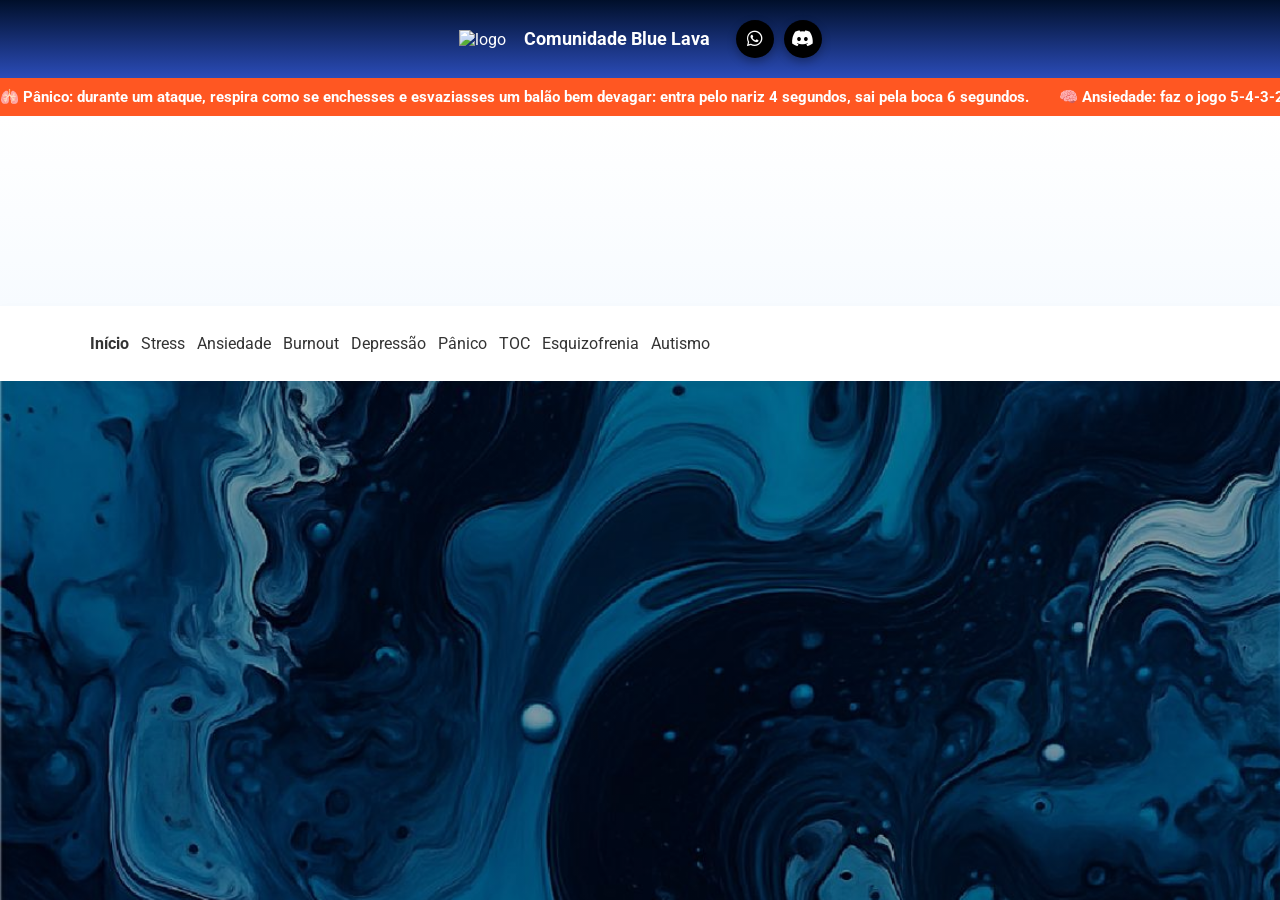
==== community.html @ 465c9114 "site: update perturbacao details, comments UI, community links" ====
<!DOCTYPE html>
<html lang="pt-pt">
<head>
  <meta charset="utf-8">
  <meta name="viewport" content="width=device-width,initial-scale=1">
  <title>BlueLava Community - Comunidade</title>
  <link rel="stylesheet" href="https://cdnjs.cloudflare.com/ajax/libs/font-awesome/6.4.0/css/all.min.css">
  <link href="https://fonts.googleapis.com/css2?family=Roboto:wght@300;400;700&family=Patrick+Hand&display=swap" rel="stylesheet">
  <style>
    :root{--primary:#4A90E2;--accent:#FF5722;--bg:#f4f7f6;--white:#fff;--text:#333}
    html,body{height:100%;margin:0;color:var(--text);font-family:Roboto,Arial,sans-serif}
    body{
      background-color:#0b1f3d;
      background-image:linear-gradient(rgba(0,0,0,.35),rgba(0,0,0,.35)),url('assets/images/background-fixed.jpg'),url('assets/images/background website.jpeg');
      background-repeat:no-repeat,no-repeat,no-repeat;
      background-position:center center,center center,center center;
      background-size:cover,cover,cover;
      background-attachment:fixed,fixed,fixed;
    }
    header{background:linear-gradient(180deg,#000f2a,#2b4cb8);color:#fff;padding:20px;text-align:center}
    .stats-banner{background:var(--accent);color:#fff;padding:10px 0;font-weight:700;overflow:hidden}
    .ticker{display:flex;overflow:auto;white-space:nowrap}
    .ticker-track{display:inline-flex;align-items:center;gap:30px;padding-right:30px;min-width:max-content}
    .tip{font-size:.96rem}
    #chart-section{width:100%;background:linear-gradient(180deg,#fff,#f7fbff);padding:18px 0}
    #chart-canvas{width:100%;max-width:980px;margin:0 auto;padding:0 16px;box-sizing:border-box}
    nav{background:#fff;position:sticky;top:0;padding:8px 0;box-shadow:0 4px 10px rgba(0,0,0,.04);z-index:10}
    .container{max-width:1100px;margin:20px auto;padding:0 18px}
    .posts-grid{display:grid;grid-template-columns:repeat(auto-fill,minmax(280px,1fr));gap:20px}
    .post-card{background:#fff;border-radius:10px;padding:14px;box-shadow:0 6px 18px rgba(0,0,0,.05);cursor:pointer;border:1px solid #f0f0f0}
    .post-title{font-weight:700;margin:6px 0}
    .post-portugal{color:var(--primary);font-weight:700}
    .source{font-size:.88rem;color:#555;margin-top:8px}
    .simple{margin-top:8px;padding:8px 10px;background:#f3f8ff;border:1px solid #d5e6ff;border-radius:8px;font-size:.92rem}
    .social-btn{display:inline-flex;align-items:center;justify-content:center;width:38px;height:38px;border-radius:999px;background:#000;color:#fff;text-decoration:none;box-shadow:0 4px 10px rgba(0,0,0,.28);transition:transform .15s ease,opacity .15s ease}
    .social-btn:hover{transform:translateY(-1px);opacity:.92}
    .social-btn i{font-size:18px}
    .saber-btn{display:inline-block;margin-top:10px;padding:8px 12px;background:var(--primary);color:#fff;border-radius:8px;text-decoration:none;font-weight:700}
    .saber-btn:hover{opacity:.95;transform:translateY(-2px)}
    @media(max-width:700px){#chart-canvas{padding:0 12px}.ticker-track{animation-duration:160s}.tip{font-size:.9rem}}
  </style>
</head>
<body>
  <header>
    <div style="display:flex;align-items:center;justify-content:center;gap:18px;flex-wrap:wrap">
      <img src="logo.png" alt="logo" style="max-width:140px;display:block;margin:0">
      <div style="font-weight:700;font-size:1.1rem">Comunidade Blue Lava</div>
      <div style="margin-left:8px;display:flex;gap:10px;align-items:center">
        <a class="social-btn" href="https://chat.whatsapp.com/I2DYIq1923JKIiv37BQ2LE?mode=hqctswa" target="_blank" rel="noopener noreferrer" aria-label="WhatsApp"><i class="fa-brands fa-whatsapp"></i></a>
        <a class="social-btn" href="#" aria-label="Discord"><i class="fa-brands fa-discord"></i></a>
      </div>
    </div>
  </header>

  <div class="stats-banner" role="region" aria-label="Dicas rápidas de saúde mental com fontes fidedignas">
    <div class="ticker">
      <div class="ticker-track">
        <span class="tip">🫁 <strong>Pânico:</strong> durante um ataque, respira como se enchesses e esvaziasses um balão bem devagar: entra pelo nariz 4 segundos, sai pela boca 6 segundos.</span>
        <span class="tip">🧠 <strong>Ansiedade:</strong> faz o jogo 5-4-3-2-1: diz 5 coisas que vês, 4 que tocas, 3 que ouves, 2 que cheiras e 1 que saboreias.</span>
        <span class="tip">💼 <strong>Stress:</strong> usa a regra 25-5: estuda ou trabalha 25 minutos e descansa 5 para esticar o corpo e beber água.</span>
        <span class="tip">🔥 <strong>Burnout:</strong> imagina que a tua bateria está a 5%: para, come, dorme melhor e diz "agora não consigo" a tarefas extra.</span>
        <span class="tip">🌤️ <strong>Depressão:</strong> escolhe uma micro-missão por dia, como tomar banho, abrir a janela e caminhar 10 minutos ao sol.</span>
        <span class="tip">🔁 <strong>TOC:</strong> quando vier a vontade de repetir um ritual, tenta esperar só 2 minutos antes de agir e aumenta esse tempo aos poucos.</span>
        <span class="tip">🗣️ <strong>Esquizofrenia:</strong> se ouvires vozes, fala com alguém de confiança e usa um plano simples: "ligar, sentar, respirar, pedir ajuda".</span>
        <span class="tip">🧩 <strong>Autismo:</strong> leva um "kit calma" (auscultadores, objeto favorito, água) e faz pausas curtas em locais silenciosos.</span>
        <span class="tip">🚨 <strong>Crise aguda:</strong> procura ajuda imediata (112) ou SNS 24: 808 24 24 24.</span>
      </div>
    </div>
  </div>

  <section id="chart-section">
    <div id="chart-canvas">
      <canvas id="prevalenceChart"></canvas>
    </div>
  </section>

  <nav>
    <div class="container" style="display:flex;gap:12px;align-items:center;overflow:auto">
      <a onclick="filterPosts('all')" style="font-weight:700;cursor:pointer">Início</a>
      <a onclick="filterPosts('Stress')" style="cursor:pointer">Stress</a>
      <a onclick="filterPosts('Ansiedade')" style="cursor:pointer">Ansiedade</a>
      <a onclick="filterPosts('Burnout')" style="cursor:pointer">Burnout</a>
      <a onclick="filterPosts('Depressão')" style="cursor:pointer">Depressão</a>
      <a onclick="filterPosts('Pânico')" style="cursor:pointer">Pânico</a>
      <a onclick="filterPosts('TOC')" style="cursor:pointer">TOC</a>
      <a onclick="filterPosts('Esquizofrenia')" style="cursor:pointer">Esquizofrenia</a>
      <a onclick="filterPosts('Autismo')" style="cursor:pointer">Autismo</a>
    </div>
  </nav>

  <main class="container">
    <div id="posts-grid" class="posts-grid"></div>
  </main>

  <script src="https://cdn.jsdelivr.net/npm/chart.js"></script>
  <script>
    const disorders = [
      {
        id: 1,
        category: 'Stress',
        prevalencePt: 25,
        prevalenceWorld: 8,
        image: 'assets/images/stress-real.png',
        shortDescription: 'Resposta física e emocional a sobrecarga, comum em contextos de trabalho de alta pressão.',
        definition: 'Stress psicológico é uma resposta adaptativa do organismo a exigências percebidas como superiores aos recursos disponíveis. Em exposição prolongada, associa-se a pior saúde mental e física.',
        simpleExplanation: 'No dia a dia, pode sentir-se como viver em modo de urgência constante: irritação, tensão muscular, fadiga e pouca capacidade para desligar.',
        sourceLabel: 'APA - Stress effects on body',
        sourceUrl: 'https://www.apa.org/topics/stress/body'
      },
      {
        id: 2,
        category: 'Ansiedade',
        prevalencePt: 16.5,
        prevalenceWorld: 4.4,
        image: 'assets/images/ansiedade-real.png',
        shortDescription: 'Preocupação excessiva, persistente e difícil de controlar, com sintomas físicos associados.',
        definition: 'As perturbações de ansiedade incluem medo e preocupação desproporcionais, hipervigilância e sintomas somáticos (por exemplo, palpitações e tensão), com impacto funcional relevante.',
        simpleExplanation: 'Pode parecer que a mente não para: preocupação com tudo, sensação de aperto no peito e dificuldade em relaxar mesmo quando não há perigo imediato.',
        sourceLabel: 'NIMH - Anxiety Disorders',
        sourceUrl: 'https://www.nimh.nih.gov/health/topics/anxiety-disorders'
      },
      {
        id: 3,
        category: 'Burnout',
        prevalencePt: 10,
        prevalenceWorld: 3,
        image: 'assets/images/burnout-real.png',
        shortDescription: 'Exaustão ligada ao trabalho, com distanciamento emocional e menor eficácia profissional.',
        definition: 'Burnout é uma síndrome associada ao stress crónico no trabalho, marcada por exaustão, cinismo/distanciamento e redução de eficácia profissional.',
        simpleExplanation: 'É como chegar ao fim do dia “vazio”: pouca energia, desmotivação no trabalho e sensação de que tarefas simples se tornaram pesadas.',
        sourceLabel: 'WHO - Burn-out (ICD-11)',
        sourceUrl: 'https://www.who.int/standards/classifications/frequently-asked-questions/burn-out-an-occupational-phenomenon'
      },
      {
        id: 4,
        category: 'Depressão',
        prevalencePt: 7.9,
        prevalenceWorld: 5.7,
        image: 'assets/images/depressao-real.png',
        shortDescription: 'Humor deprimido persistente, perda de interesse e alterações de sono, energia e concentração.',
        definition: 'A depressão é uma perturbação (neurodivergência) mental com tristeza persistente e/ou anedonia, frequentemente acompanhada por alterações do sono, apetite, energia, cognição e risco suicidário.',
        simpleExplanation: 'No quotidiano, pode surgir como tristeza contínua, falta de vontade para atividades antes prazerosas e sensação de vazio ou desesperança.',
        sourceLabel: 'WHO - Depressive disorder',
        sourceUrl: 'https://www.who.int/news-room/fact-sheets/detail/depression'
      },
      {
        id: 5,
        category: 'Pânico',
        prevalencePt: 4,
        prevalenceWorld: 1.1,
        image: 'assets/images/panico-real.png',
        shortDescription: 'Ataques súbitos de medo intenso com sintomas físicos marcantes.',
        definition: 'A perturbação (neurodivergência) de pânico caracteriza-se por ataques de pânico inesperados e recorrentes, seguidos de preocupação persistente com novos ataques e alterações comportamentais.',
        simpleExplanation: 'Pode acontecer de repente: coração acelerado, falta de ar, tremores e medo de perder o controlo, mesmo sem uma ameaça real naquele momento.',
        sourceLabel: 'NHS - Panic disorder',
        sourceUrl: 'https://www.nhs.uk/mental-health/conditions/panic-disorder/'
      },
      {
        id: 6,
        category: 'TOC',
        prevalencePt: 1.5,
        prevalenceWorld: 1.2,
        image: 'assets/images/toc-real.png',
        shortDescription: 'Obsessões intrusivas e compulsões repetitivas para reduzir ansiedade.',
        definition: 'A perturbação (neurodivergência) obsessivo-compulsiva envolve obsessões (pensamentos intrusivos) e/ou compulsões (rituais), clinicamente significativos e com prejuízo funcional.',
        simpleExplanation: 'Pode parecer uma necessidade difícil de travar de verificar, ordenar ou repetir ações para aliviar ansiedade, mesmo que isso desgaste a rotina.',
        sourceLabel: 'NIMH - Obsessive-Compulsive Disorder',
        sourceUrl: 'https://www.nimh.nih.gov/health/topics/obsessive-compulsive-disorder-ocd'
      },
      {
        id: 7,
        category: 'Esquizofrenia',
        prevalencePt: 0.43,
        prevalenceWorld: 0.29,
        image: 'assets/images/esquizofrenia-real.png',
        shortDescription: 'Perturbação (neurodivergência) grave com possíveis alucinações, delírios e desorganização do pensamento.',
        definition: 'A esquizofrenia é uma perturbação (neurodivergência) mental grave, heterogénea, com sintomas psicóticos e alterações cognitivas/funcionais que exigem acompanhamento clínico contínuo.',
        simpleExplanation: 'Na prática, a pessoa pode viver experiências muito intensas e reais para si (como ouvir vozes) e precisar de apoio clínico regular e suporte social.',
        sourceLabel: 'WHO - Schizophrenia',
        sourceUrl: 'https://www.who.int/news-room/fact-sheets/detail/schizophrenia'
      },
      {
        id: 8,
        category: 'Autismo',
        prevalencePt: 1.2,
        prevalenceWorld: 1,
        image: 'assets/images/autismo-real.png',
        shortDescription: 'Condição do neurodesenvolvimento com diferenças na comunicação social e padrões de comportamento restritos e repetitivos.',
        definition: 'Segundo a ICD-11 da OMS (6A02), o autismo é uma condição do neurodesenvolvimento caracterizada por dificuldades persistentes na comunicação e interação social recíproca, e por padrões restritos, repetitivos e inflexíveis de comportamento, interesses ou atividades.',
        simpleExplanation: 'No quotidiano, pode traduzir-se em formas próprias de comunicar, necessidade de rotinas previsíveis e maior sensibilidade sensorial (sons, luzes, texturas), com perfis muito diferentes entre pessoas.',
        sourceLabel: 'NICE (Europa) CG170 + referência ICD-11 da OMS',
        sourceUrl: 'https://www.nice.org.uk/guidance/cg170'
      }
    ];

    const sortedDisorders = [...disorders].sort((a, b) => b.prevalencePt - a.prevalencePt);

    let prevalenceChart;
    function renderChart() {
      const labels = sortedDisorders.map(item => item.category);
      const ptData = sortedDisorders.map(item => item.prevalencePt);
      const worldData = sortedDisorders.map(item => item.prevalenceWorld);
      const ctx = document.getElementById('prevalenceChart').getContext('2d');
      if (prevalenceChart) prevalenceChart.destroy();
      prevalenceChart = new Chart(ctx, {
        type: 'bar',
        data: {
          labels,
          datasets: [{
            label: 'Portugal (%)',
            data: ptData,
            backgroundColor: 'rgba(74, 144, 226, 0.85)'
          }, {
            label: 'Resto do mundo (%)',
            data: worldData,
            backgroundColor: 'rgba(22, 63, 138, 0.9)'
          }]
        },
        options: {
          responsive: true,
          maintainAspectRatio: false,
          scales: { y: { beginAtZero: true } },
          plugins: { legend: { display: true } }
        }
      });
    }

    function filterPosts(category) {
      const grid = document.getElementById('posts-grid');
      grid.innerHTML = '';
      const filtered = category === 'all'
        ? sortedDisorders
        : sortedDisorders.filter(item => item.category === category);

      filtered.forEach(item => {
        grid.innerHTML += `
          <article class="post-card" onclick="openDisorder(${item.id})">
            <img src="${item.image}" alt="${item.category}" style="width:100%;height:160px;object-fit:cover;border-radius:8px;margin-bottom:10px">
            <div class="post-title">${item.category}</div>
            <div class="post-portugal">🇵🇹 ${item.prevalencePt}% da população portuguesa</div>
            <div>${item.shortDescription}</div>
            <div class="simple"><strong>Explicação simples:</strong> ${item.simpleExplanation}</div>
            <div class="source">Fonte científica: <a href="${item.sourceUrl}" target="_blank" rel="noopener noreferrer">${item.sourceLabel}</a></div>
            <div style="margin-top:10px"><a class="saber-btn" href="perturbacao.html?id=${item.id}">Saber mais</a></div>
          </article>
        `;
      });
    }

    function openDisorder(id) {
      window.location.href = `perturbacao.html?id=${id}`;
    }

    renderChart();
    filterPosts('all');
  </script>
</body>
</html>
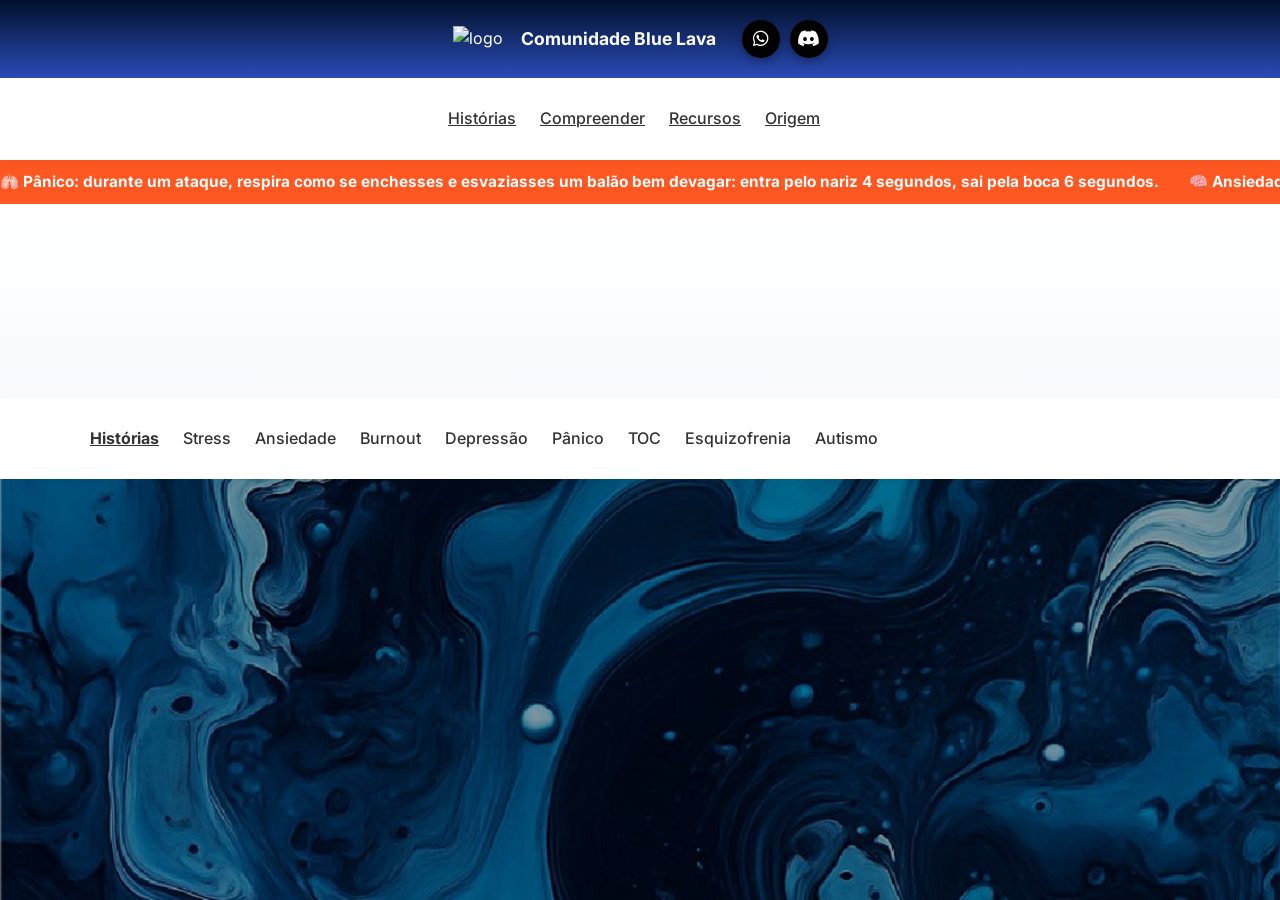
==== commit 2832c636: "feat: embed mode + single-column infinite scroll for stories; hub loads inner pages with embed=1; hi" ====
--- a/community.html
+++ b/community.html
@@ -3,12 +3,12 @@
 <head>
   <meta charset="utf-8">
   <meta name="viewport" content="width=device-width,initial-scale=1">
-  <title>BlueLava Community - Comunidade</title>
+  <title>BlueLava - Compreender</title>
   <link rel="stylesheet" href="https://cdnjs.cloudflare.com/ajax/libs/font-awesome/6.4.0/css/all.min.css">
-  <link href="https://fonts.googleapis.com/css2?family=Roboto:wght@300;400;700&family=Patrick+Hand&display=swap" rel="stylesheet">
+  <link href="https://fonts.googleapis.com/css2?family=Inter:wght@300;400;500;600;700;800&family=Patrick+Hand&display=swap" rel="stylesheet">
   <style>
     :root{--primary:#4A90E2;--accent:#FF5722;--bg:#f4f7f6;--white:#fff;--text:#333}
-    html,body{height:100%;margin:0;color:var(--text);font-family:Roboto,Arial,sans-serif}
+    html,body{height:100%;margin:0;color:var(--text);font-family:'Inter',system-ui,-apple-system,'Segoe UI',Roboto,Arial,sans-serif;line-height:1.6}
     body{
       background-color:#0b1f3d;
       background-image:linear-gradient(rgba(0,0,0,.35),rgba(0,0,0,.35)),url('assets/images/background-fixed.jpg'),url('assets/images/background website.jpeg');
@@ -25,17 +25,18 @@
     #chart-section{width:100%;background:linear-gradient(180deg,#fff,#f7fbff);padding:18px 0}
     #chart-canvas{width:100%;max-width:980px;margin:0 auto;padding:0 16px;box-sizing:border-box}
     nav{background:#fff;position:sticky;top:0;padding:8px 0;box-shadow:0 4px 10px rgba(0,0,0,.04);z-index:10}
+    nav .container a{font-family:'Inter',sans-serif;font-weight:500;text-transform:none;margin-right:12px;color:inherit}
     .container{max-width:1100px;margin:20px auto;padding:0 18px}
     .posts-grid{display:grid;grid-template-columns:repeat(auto-fill,minmax(280px,1fr));gap:20px}
     .post-card{background:#fff;border-radius:10px;padding:14px;box-shadow:0 6px 18px rgba(0,0,0,.05);cursor:pointer;border:1px solid #f0f0f0}
-    .post-title{font-weight:700;margin:6px 0}
-    .post-portugal{color:var(--primary);font-weight:700}
+    .post-title{font-family:'Inter',sans-serif;font-weight:700;margin:6px 0;font-size:1.1rem}
+    .post-portugal{color:var(--primary);font-weight:600}
     .source{font-size:.88rem;color:#555;margin-top:8px}
     .simple{margin-top:8px;padding:8px 10px;background:#f3f8ff;border:1px solid #d5e6ff;border-radius:8px;font-size:.92rem}
     .social-btn{display:inline-flex;align-items:center;justify-content:center;width:38px;height:38px;border-radius:999px;background:#000;color:#fff;text-decoration:none;box-shadow:0 4px 10px rgba(0,0,0,.28);transition:transform .15s ease,opacity .15s ease}
     .social-btn:hover{transform:translateY(-1px);opacity:.92}
     .social-btn i{font-size:18px}
-    .saber-btn{display:inline-block;margin-top:10px;padding:8px 12px;background:var(--primary);color:#fff;border-radius:8px;text-decoration:none;font-weight:700}
+    .saber-btn{display:inline-block;margin-top:10px;padding:8px 12px;background:var(--primary);color:#fff;border-radius:8px;text-decoration:none;font-weight:600;font-family:'Inter',sans-serif}
     .saber-btn:hover{opacity:.95;transform:translateY(-2px)}
     @media(max-width:700px){#chart-canvas{padding:0 12px}.ticker-track{animation-duration:160s}.tip{font-size:.9rem}}
   </style>
@@ -52,6 +53,15 @@
     </div>
   </header>
 
+  <nav class="site-nav" aria-label="Main navigation">
+    <div class="container" style="display:flex;gap:12px;align-items:center;justify-content:center">
+      <a href="portal.html?tab=historias" class="nav-link">Histórias</a>
+      <a href="portal.html?tab=compreender" class="nav-link active">Compreender</a>
+      <a href="portal.html?tab=recursos" class="nav-link">Recursos</a>
+      <a href="portal.html?tab=origem" class="nav-link">Origem</a>
+    </div>
+  </nav>
+
   <div class="stats-banner" role="region" aria-label="Dicas rápidas de saúde mental com fontes fidedignas">
     <div class="ticker">
       <div class="ticker-track">
@@ -76,7 +86,7 @@
 
   <nav>
     <div class="container" style="display:flex;gap:12px;align-items:center;overflow:auto">
-      <a onclick="filterPosts('all')" style="font-weight:700;cursor:pointer">Início</a>
+      <a href="index.html" style="font-weight:700;cursor:pointer">Histórias</a>
       <a onclick="filterPosts('Stress')" style="cursor:pointer">Stress</a>
       <a onclick="filterPosts('Ansiedade')" style="cursor:pointer">Ansiedade</a>
       <a onclick="filterPosts('Burnout')" style="cursor:pointer">Burnout</a>
@@ -94,6 +104,18 @@
 
   <script src="https://cdn.jsdelivr.net/npm/chart.js"></script>
   <script>
+    // If this page is loaded inside the hub (embed=1), hide its top header/nav
+    (function(){
+      try{
+        const params = new URLSearchParams(window.location.search);
+        if (params.get('embed') === '1'){
+          const style = document.createElement('style');
+          style.innerHTML = 'header, nav.site-nav, .stats-banner { display: none !important; } body { padding-top: 0 !important; }';
+          document.head.appendChild(style);
+        }
+      }catch(e){}
+    })();
+
     const disorders = [
       {
         id: 1,
@@ -194,6 +216,7 @@
     ];
 
     const sortedDisorders = [...disorders].sort((a, b) => b.prevalencePt - a.prevalencePt);
+    const preserveAnon = new URLSearchParams(window.location.search).get('anon') === '1';
 
     let prevalenceChart;
     function renderChart() {
@@ -225,6 +248,18 @@
       });
     }
 
+    // Preserve anon across internal site-nav links and this page's Histórias link
+    if (preserveAnon) {
+      document.querySelectorAll('.site-nav a, nav .container a[href]').forEach(a => {
+        try {
+          const href = a.getAttribute('href');
+          if (!href) return;
+          if (href.startsWith('http') || href.startsWith('#') || href.startsWith('mailto:')) return;
+          a.href = href + (href.includes('?') ? '&anon=1' : '?anon=1');
+        } catch (e) {}
+      });
+    }
+
     function filterPosts(category) {
       const grid = document.getElementById('posts-grid');
       grid.innerHTML = '';
@@ -241,14 +276,14 @@
             <div>${item.shortDescription}</div>
             <div class="simple"><strong>Explicação simples:</strong> ${item.simpleExplanation}</div>
             <div class="source">Fonte científica: <a href="${item.sourceUrl}" target="_blank" rel="noopener noreferrer">${item.sourceLabel}</a></div>
-            <div style="margin-top:10px"><a class="saber-btn" href="perturbacao.html?id=${item.id}">Saber mais</a></div>
+            <div style="margin-top:10px"><a class="saber-btn" href="perturbacao.html?id=${item.id}${preserveAnon ? '&anon=1' : ''}">Saber mais</a></div>
           </article>
         `;
       });
     }
 
     function openDisorder(id) {
-      window.location.href = `perturbacao.html?id=${id}`;
+      window.location.href = `perturbacao.html?id=${id}${preserveAnon ? '&anon=1' : ''}`;
     }
 
     renderChart();
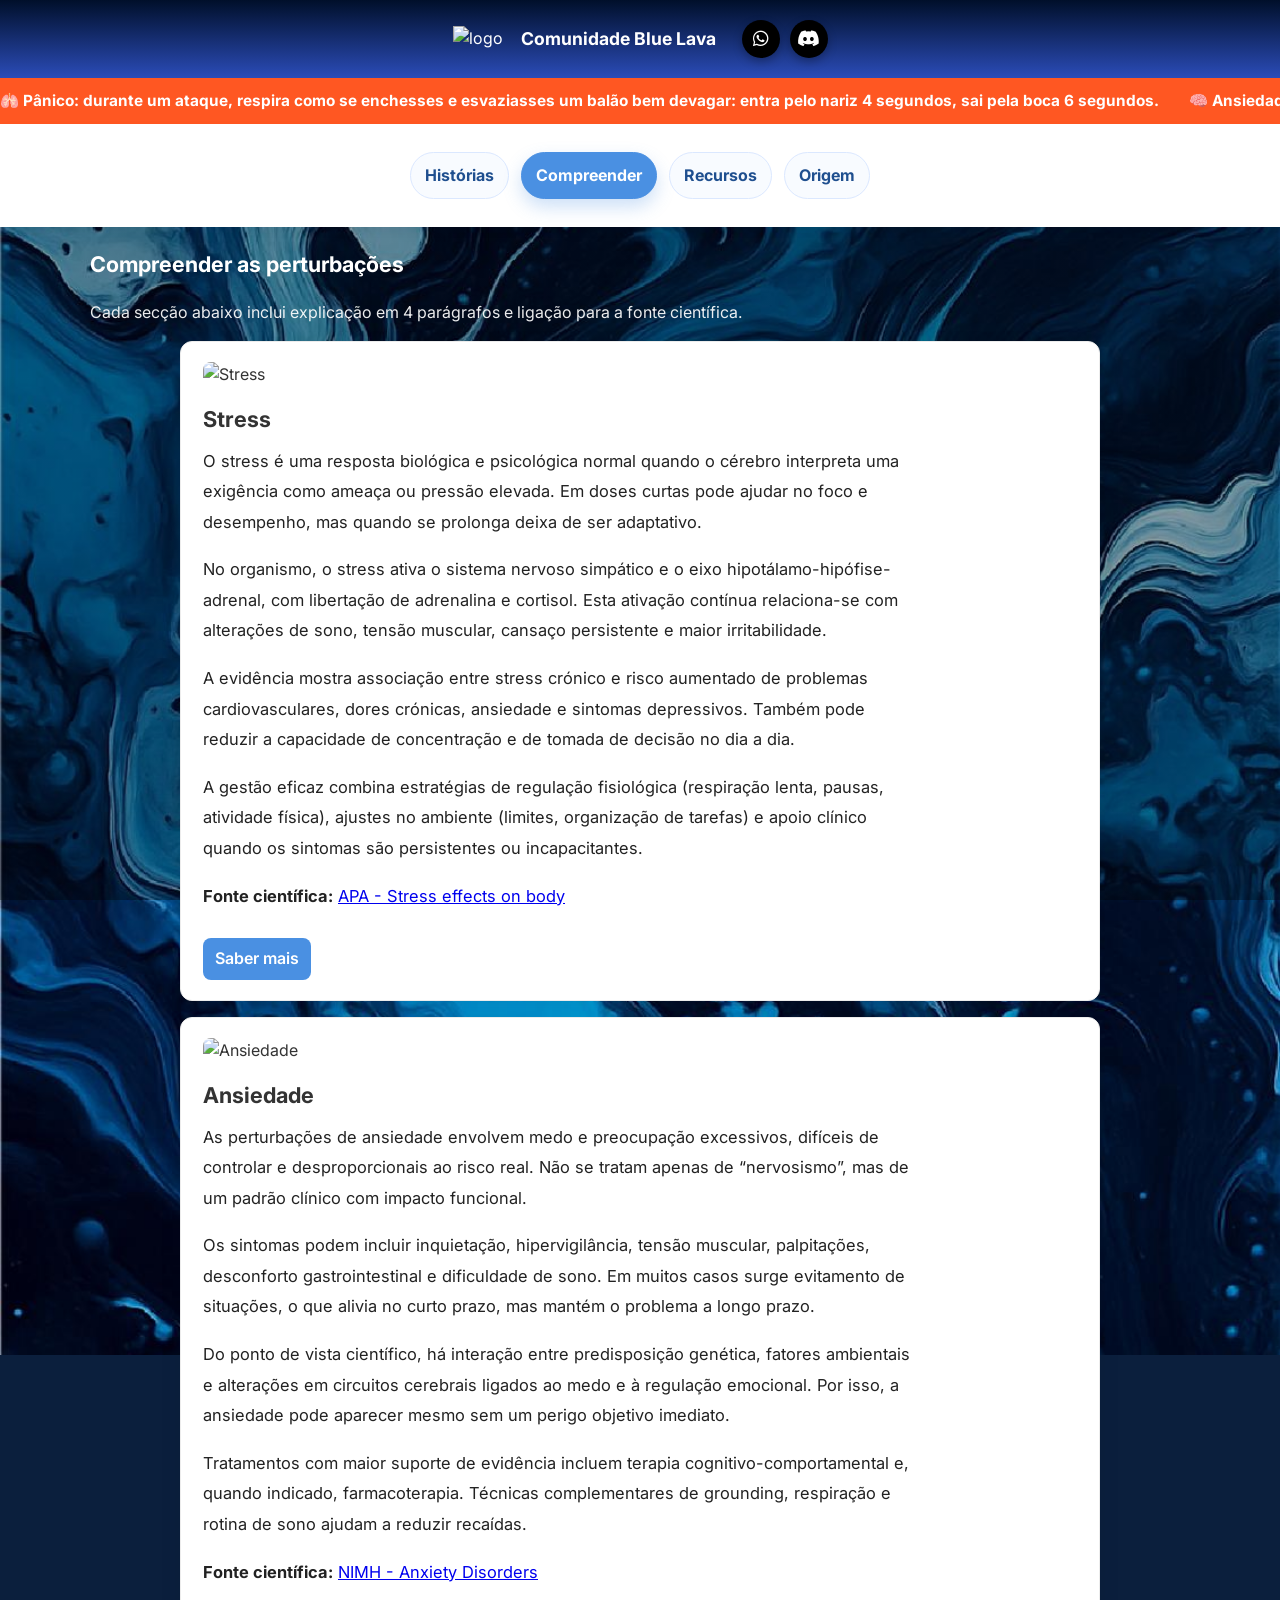
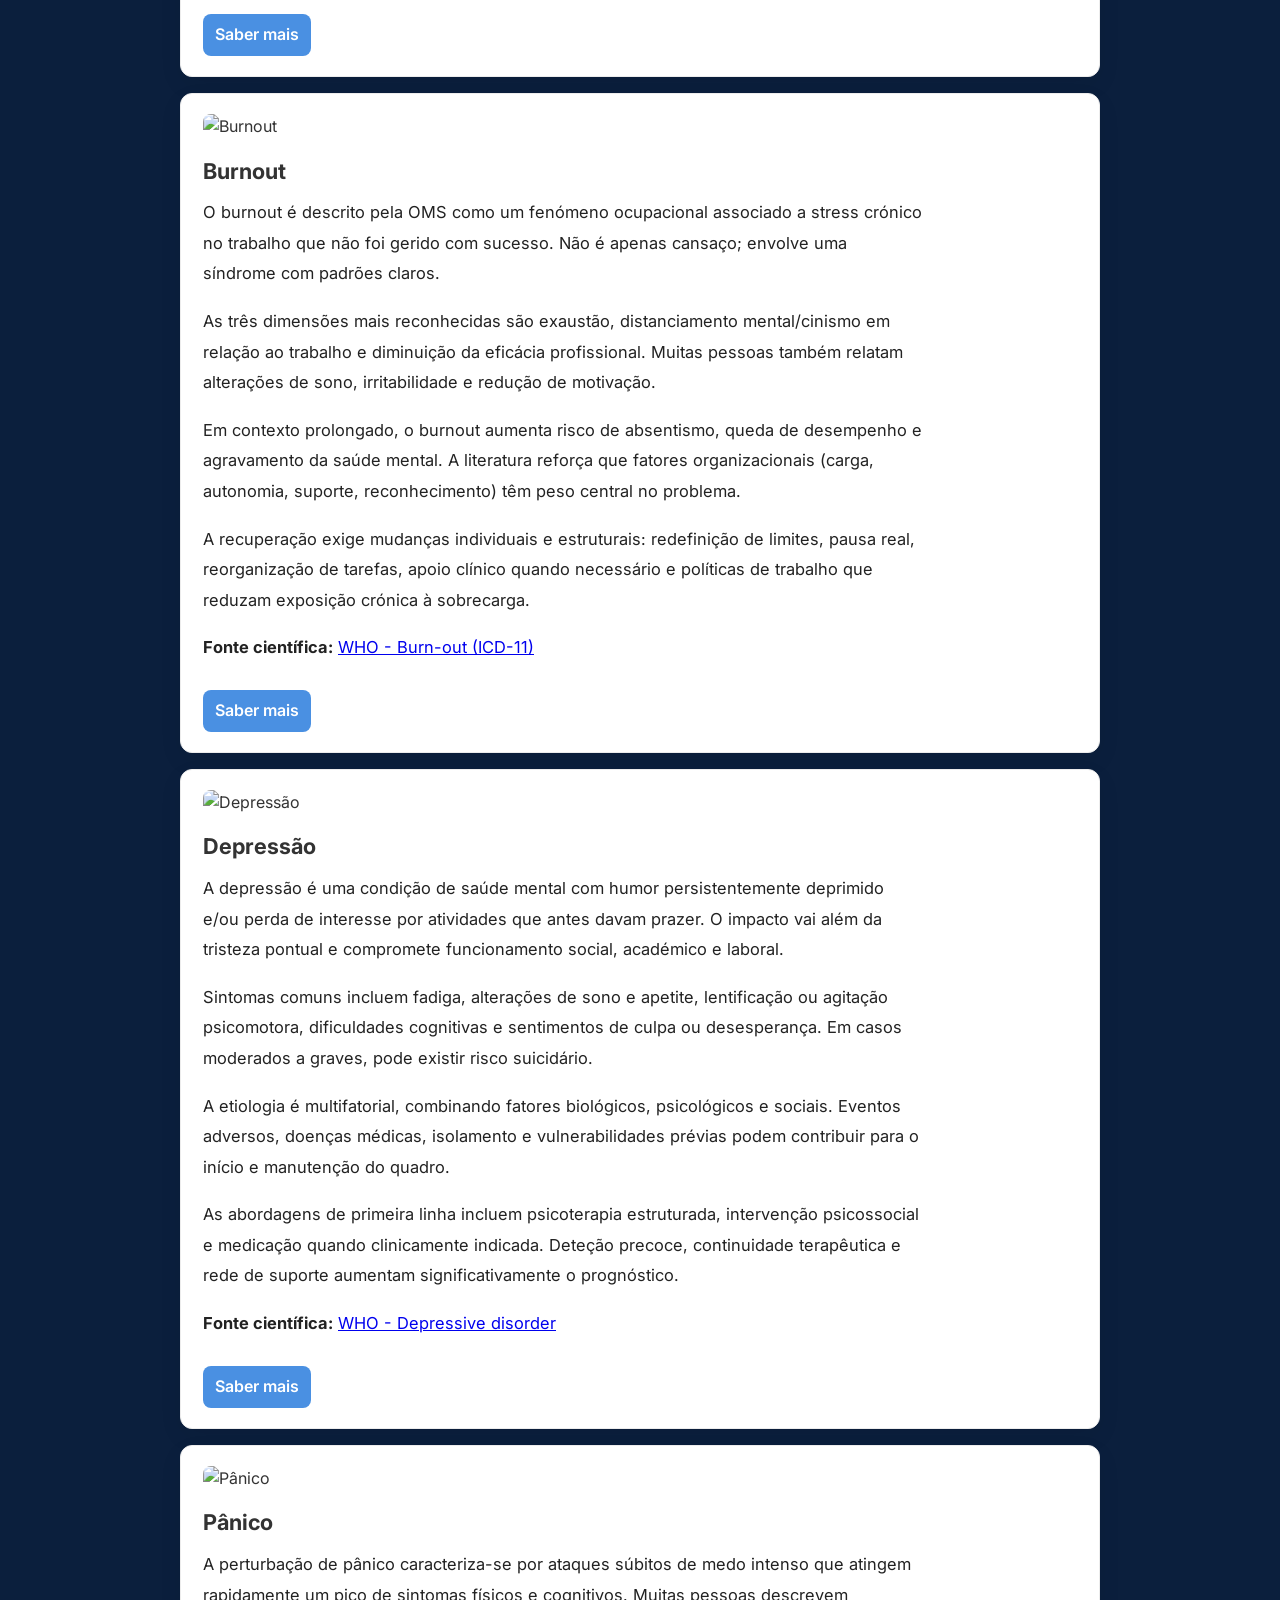
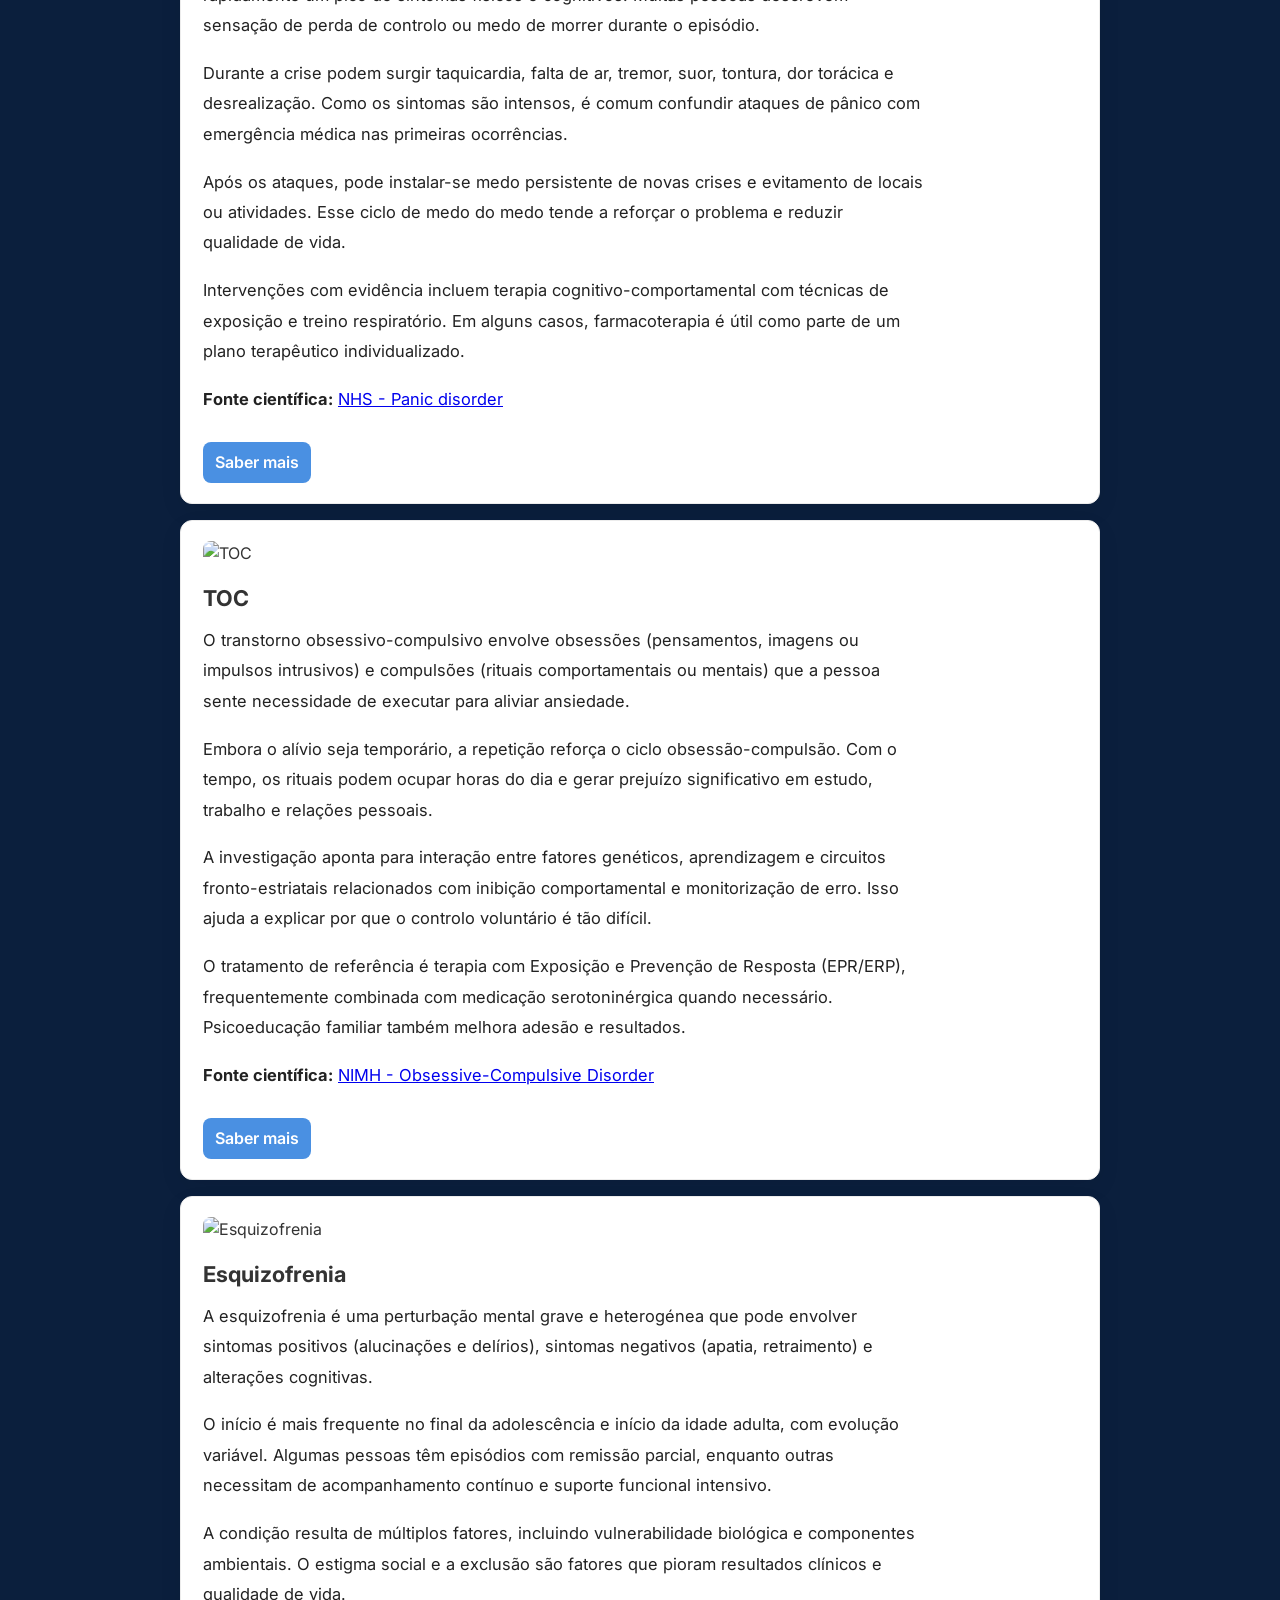
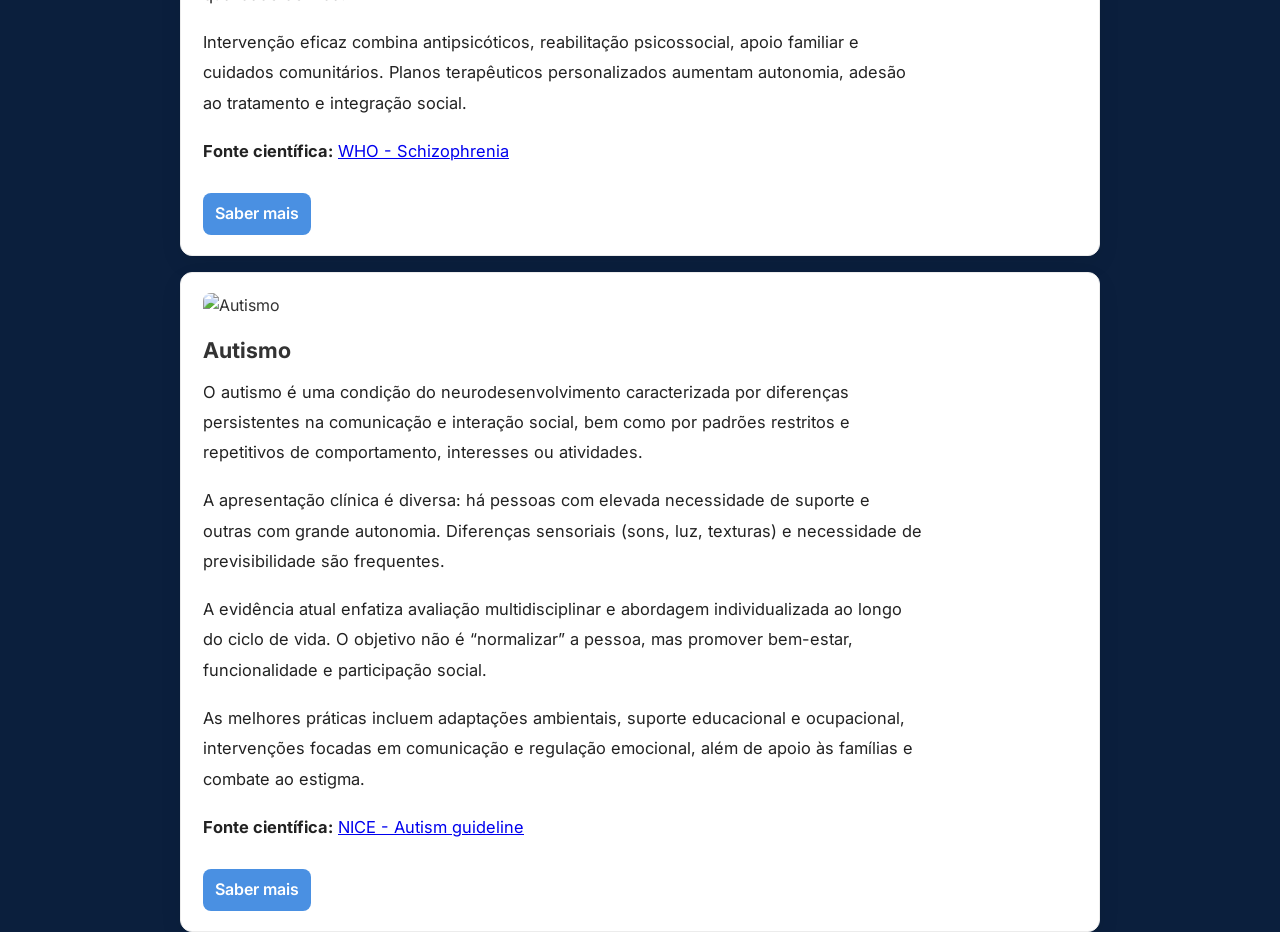
==== commit 652668a3: "feat: refine readability and unify ticker timing across pages" ====
--- a/community.html
+++ b/community.html
@@ -18,27 +18,40 @@
       background-attachment:fixed,fixed,fixed;
     }
     header{background:linear-gradient(180deg,#000f2a,#2b4cb8);color:#fff;padding:20px;text-align:center}
-    .stats-banner{background:var(--accent);color:#fff;padding:10px 0;font-weight:700;overflow:hidden}
-    .ticker{display:flex;overflow:auto;white-space:nowrap}
-    .ticker-track{display:inline-flex;align-items:center;gap:30px;padding-right:30px;min-width:max-content}
+    .stats-banner{background:var(--accent);color:#fff;padding:10px 0;font-weight:700;overflow:hidden;position:relative}
+    .ticker{display:block;overflow:hidden;white-space:nowrap}
+    .ticker-track{display:inline-flex;align-items:center;gap:30px;padding-right:30px;min-width:max-content;animation:newsTicker 60s linear infinite;will-change:transform}
+    .stats-banner:hover .ticker-track{animation-play-state:paused}
     .tip{font-size:.96rem}
-    #chart-section{width:100%;background:linear-gradient(180deg,#fff,#f7fbff);padding:18px 0}
-    #chart-canvas{width:100%;max-width:980px;margin:0 auto;padding:0 16px;box-sizing:border-box}
+    @keyframes newsTicker{0%{transform:translateX(100%)}100%{transform:translateX(-100%)}}
     nav{background:#fff;position:sticky;top:0;padding:8px 0;box-shadow:0 4px 10px rgba(0,0,0,.04);z-index:10}
-    nav .container a{font-family:'Inter',sans-serif;font-weight:500;text-transform:none;margin-right:12px;color:inherit}
+    .site-nav .nav-link{display:inline-flex;align-items:center;justify-content:center;padding:10px 14px;border-radius:999px;border:1px solid #dbe8ff;background:#f8fbff;color:#1f4f8f;text-decoration:none;font-family:'Inter',sans-serif;font-weight:700;transition:transform .15s ease, box-shadow .15s ease, background .15s ease, color .15s ease}
+    .site-nav .nav-link:hover{transform:translateY(-1px);box-shadow:0 8px 16px rgba(74,144,226,.18);background:#eef6ff}
+    .site-nav .nav-link:focus-visible{outline:2px solid #1f4f8f;outline-offset:2px}
+    .site-nav .nav-link.active{background:var(--primary);color:#fff;border-color:var(--primary);box-shadow:0 8px 18px rgba(74,144,226,.28)}
     .container{max-width:1100px;margin:20px auto;padding:0 18px}
     .posts-grid{display:grid;grid-template-columns:repeat(auto-fill,minmax(280px,1fr));gap:20px}
     .post-card{background:#fff;border-radius:10px;padding:14px;box-shadow:0 6px 18px rgba(0,0,0,.05);cursor:pointer;border:1px solid #f0f0f0}
+    .disorder-list{display:grid;grid-template-columns:1fr;gap:16px;max-width:920px;margin:0 auto}
+    .disorder-card{background:#fff;border-radius:12px;padding:20px 22px;border:1px solid #ececec;box-shadow:0 8px 24px rgba(0,0,0,.06)}
+    .disorder-card h2{margin:8px 0 12px;font-size:1.36rem;line-height:1.28}
+    .disorder-card p{margin:0 0 1.05em;color:#222;line-height:1.85;font-size:1.03rem;max-width:72ch}
     .post-title{font-family:'Inter',sans-serif;font-weight:700;margin:6px 0;font-size:1.1rem}
     .post-portugal{color:var(--primary);font-weight:600}
-    .source{font-size:.88rem;color:#555;margin-top:8px}
+    .post-thumb{width:100%;height:170px;object-fit:cover;border-radius:8px;margin-bottom:10px}
+    .source{font-size:.92rem;color:#555;margin-top:10px;line-height:1.65}
     .simple{margin-top:8px;padding:8px 10px;background:#f3f8ff;border:1px solid #d5e6ff;border-radius:8px;font-size:.92rem}
     .social-btn{display:inline-flex;align-items:center;justify-content:center;width:38px;height:38px;border-radius:999px;background:#000;color:#fff;text-decoration:none;box-shadow:0 4px 10px rgba(0,0,0,.28);transition:transform .15s ease,opacity .15s ease}
     .social-btn:hover{transform:translateY(-1px);opacity:.92}
     .social-btn i{font-size:18px}
     .saber-btn{display:inline-block;margin-top:10px;padding:8px 12px;background:var(--primary);color:#fff;border-radius:8px;text-decoration:none;font-weight:600;font-family:'Inter',sans-serif}
     .saber-btn:hover{opacity:.95;transform:translateY(-2px)}
-    @media(max-width:700px){#chart-canvas{padding:0 12px}.ticker-track{animation-duration:160s}.tip{font-size:.9rem}}
+    @media(max-width:700px){
+      .tip{font-size:.9rem}
+      .disorder-card{padding:14px 15px}
+      .disorder-card h2{font-size:1.24rem}
+      .disorder-card p{font-size:1rem;line-height:1.78;max-width:none}
+    }
   </style>
 </head>
 <body>
@@ -52,15 +65,6 @@
       </div>
     </div>
   </header>
-
-  <nav class="site-nav" aria-label="Main navigation">
-    <div class="container" style="display:flex;gap:12px;align-items:center;justify-content:center">
-      <a href="portal.html?tab=historias" class="nav-link">Histórias</a>
-      <a href="portal.html?tab=compreender" class="nav-link active">Compreender</a>
-      <a href="portal.html?tab=recursos" class="nav-link">Recursos</a>
-      <a href="portal.html?tab=origem" class="nav-link">Origem</a>
-    </div>
-  </nav>
 
   <div class="stats-banner" role="region" aria-label="Dicas rápidas de saúde mental com fontes fidedignas">
     <div class="ticker">
@@ -78,33 +82,24 @@
     </div>
   </div>
 
-  <section id="chart-section">
-    <div id="chart-canvas">
-      <canvas id="prevalenceChart"></canvas>
-    </div>
-  </section>
-
-  <nav>
-    <div class="container" style="display:flex;gap:12px;align-items:center;overflow:auto">
-      <a href="index.html" style="font-weight:700;cursor:pointer">Histórias</a>
-      <a onclick="filterPosts('Stress')" style="cursor:pointer">Stress</a>
-      <a onclick="filterPosts('Ansiedade')" style="cursor:pointer">Ansiedade</a>
-      <a onclick="filterPosts('Burnout')" style="cursor:pointer">Burnout</a>
-      <a onclick="filterPosts('Depressão')" style="cursor:pointer">Depressão</a>
-      <a onclick="filterPosts('Pânico')" style="cursor:pointer">Pânico</a>
-      <a onclick="filterPosts('TOC')" style="cursor:pointer">TOC</a>
-      <a onclick="filterPosts('Esquizofrenia')" style="cursor:pointer">Esquizofrenia</a>
-      <a onclick="filterPosts('Autismo')" style="cursor:pointer">Autismo</a>
+  <nav class="site-nav" aria-label="Main navigation">
+    <div class="container" style="display:flex;gap:12px;align-items:center;justify-content:center">
+      <a href="comunidade.html?tab=historias" class="nav-link">Histórias</a>
+      <a href="comunidade.html?tab=compreender" class="nav-link active">Compreender</a>
+      <a href="comunidade.html?tab=recursos" class="nav-link">Recursos</a>
+      <a href="comunidade.html?tab=origem" class="nav-link">Origem</a>
     </div>
   </nav>
-
   <main class="container">
-    <div id="posts-grid" class="posts-grid"></div>
+    <section>
+      <h2 style="color:#fff;font-size:1.35rem">Compreender as perturbações</h2>
+      <p style="color:#fff;opacity:.92;margin-top:4px">Cada secção abaixo inclui explicação em 4 parágrafos e ligação para a fonte científica.</p>
+      <div id="disordersLongRead" class="disorder-list" style="margin-top:12px"></div>
+    </section>
   </main>
 
-  <script src="https://cdn.jsdelivr.net/npm/chart.js"></script>
   <script>
-    // If this page is loaded inside the hub (embed=1), hide its top header/nav
+    // Keep embed hide behavior and preserve anon on internal links
     (function(){
       try{
         const params = new URLSearchParams(window.location.search);
@@ -113,181 +108,142 @@
           style.innerHTML = 'header, nav.site-nav, .stats-banner { display: none !important; } body { padding-top: 0 !important; }';
           document.head.appendChild(style);
         }
+        const preserveAnon = params.get('anon') === '1';
+        if (preserveAnon) {
+          document.querySelectorAll('.site-nav a, nav .container a[href]').forEach(a => {
+            try {
+              const href = a.getAttribute('href');
+              if (!href) return;
+              if (href.startsWith('http') || href.startsWith('#') || href.startsWith('mailto:')) return;
+              a.href = href + (href.includes('?') ? '&' : '?') + 'anon=1';
+            } catch (e) {}
+          });
+        }
+
+        const disorders = [
+          {
+            id: 1,
+            category: 'Stress',
+            image: 'assets/images/stress-real.png',
+            sourceLabel: 'APA - Stress effects on body',
+            sourceUrl: 'https://www.apa.org/topics/stress/body',
+            paragraphs: [
+              'O stress é uma resposta biológica e psicológica normal quando o cérebro interpreta uma exigência como ameaça ou pressão elevada. Em doses curtas pode ajudar no foco e desempenho, mas quando se prolonga deixa de ser adaptativo.',
+              'No organismo, o stress ativa o sistema nervoso simpático e o eixo hipotálamo-hipófise-adrenal, com libertação de adrenalina e cortisol. Esta ativação contínua relaciona-se com alterações de sono, tensão muscular, cansaço persistente e maior irritabilidade.',
+              'A evidência mostra associação entre stress crónico e risco aumentado de problemas cardiovasculares, dores crónicas, ansiedade e sintomas depressivos. Também pode reduzir a capacidade de concentração e de tomada de decisão no dia a dia.',
+              'A gestão eficaz combina estratégias de regulação fisiológica (respiração lenta, pausas, atividade física), ajustes no ambiente (limites, organização de tarefas) e apoio clínico quando os sintomas são persistentes ou incapacitantes.'
+            ]
+          },
+          {
+            id: 2,
+            category: 'Ansiedade',
+            image: 'assets/images/ansiedade-real.png',
+            sourceLabel: 'NIMH - Anxiety Disorders',
+            sourceUrl: 'https://www.nimh.nih.gov/health/topics/anxiety-disorders',
+            paragraphs: [
+              'As perturbações de ansiedade envolvem medo e preocupação excessivos, difíceis de controlar e desproporcionais ao risco real. Não se tratam apenas de “nervosismo”, mas de um padrão clínico com impacto funcional.',
+              'Os sintomas podem incluir inquietação, hipervigilância, tensão muscular, palpitações, desconforto gastrointestinal e dificuldade de sono. Em muitos casos surge evitamento de situações, o que alivia no curto prazo, mas mantém o problema a longo prazo.',
+              'Do ponto de vista científico, há interação entre predisposição genética, fatores ambientais e alterações em circuitos cerebrais ligados ao medo e à regulação emocional. Por isso, a ansiedade pode aparecer mesmo sem um perigo objetivo imediato.',
+              'Tratamentos com maior suporte de evidência incluem terapia cognitivo-comportamental e, quando indicado, farmacoterapia. Técnicas complementares de grounding, respiração e rotina de sono ajudam a reduzir recaídas.'
+            ]
+          },
+          {
+            id: 3,
+            category: 'Burnout',
+            image: 'assets/images/burnout-real.png',
+            sourceLabel: 'WHO - Burn-out (ICD-11)',
+            sourceUrl: 'https://www.who.int/standards/classifications/frequently-asked-questions/burn-out-an-occupational-phenomenon',
+            paragraphs: [
+              'O burnout é descrito pela OMS como um fenómeno ocupacional associado a stress crónico no trabalho que não foi gerido com sucesso. Não é apenas cansaço; envolve uma síndrome com padrões claros.',
+              'As três dimensões mais reconhecidas são exaustão, distanciamento mental/cinismo em relação ao trabalho e diminuição da eficácia profissional. Muitas pessoas também relatam alterações de sono, irritabilidade e redução de motivação.',
+              'Em contexto prolongado, o burnout aumenta risco de absentismo, queda de desempenho e agravamento da saúde mental. A literatura reforça que fatores organizacionais (carga, autonomia, suporte, reconhecimento) têm peso central no problema.',
+              'A recuperação exige mudanças individuais e estruturais: redefinição de limites, pausa real, reorganização de tarefas, apoio clínico quando necessário e políticas de trabalho que reduzam exposição crónica à sobrecarga.'
+            ]
+          },
+          {
+            id: 4,
+            category: 'Depressão',
+            image: 'assets/images/depressao-real.png',
+            sourceLabel: 'WHO - Depressive disorder',
+            sourceUrl: 'https://www.who.int/news-room/fact-sheets/detail/depression',
+            paragraphs: [
+              'A depressão é uma condição de saúde mental com humor persistentemente deprimido e/ou perda de interesse por atividades que antes davam prazer. O impacto vai além da tristeza pontual e compromete funcionamento social, académico e laboral.',
+              'Sintomas comuns incluem fadiga, alterações de sono e apetite, lentificação ou agitação psicomotora, dificuldades cognitivas e sentimentos de culpa ou desesperança. Em casos moderados a graves, pode existir risco suicidário.',
+              'A etiologia é multifatorial, combinando fatores biológicos, psicológicos e sociais. Eventos adversos, doenças médicas, isolamento e vulnerabilidades prévias podem contribuir para o início e manutenção do quadro.',
+              'As abordagens de primeira linha incluem psicoterapia estruturada, intervenção psicossocial e medicação quando clinicamente indicada. Deteção precoce, continuidade terapêutica e rede de suporte aumentam significativamente o prognóstico.'
+            ]
+          },
+          {
+            id: 5,
+            category: 'Pânico',
+            image: 'assets/images/panico-real.png',
+            sourceLabel: 'NHS - Panic disorder',
+            sourceUrl: 'https://www.nhs.uk/mental-health/conditions/panic-disorder/',
+            paragraphs: [
+              'A perturbação de pânico caracteriza-se por ataques súbitos de medo intenso que atingem rapidamente um pico de sintomas físicos e cognitivos. Muitas pessoas descrevem sensação de perda de controlo ou medo de morrer durante o episódio.',
+              'Durante a crise podem surgir taquicardia, falta de ar, tremor, suor, tontura, dor torácica e desrealização. Como os sintomas são intensos, é comum confundir ataques de pânico com emergência médica nas primeiras ocorrências.',
+              'Após os ataques, pode instalar-se medo persistente de novas crises e evitamento de locais ou atividades. Esse ciclo de medo do medo tende a reforçar o problema e reduzir qualidade de vida.',
+              'Intervenções com evidência incluem terapia cognitivo-comportamental com técnicas de exposição e treino respiratório. Em alguns casos, farmacoterapia é útil como parte de um plano terapêutico individualizado.'
+            ]
+          },
+          {
+            id: 6,
+            category: 'TOC',
+            image: 'assets/images/toc-real.png',
+            sourceLabel: 'NIMH - Obsessive-Compulsive Disorder',
+            sourceUrl: 'https://www.nimh.nih.gov/health/topics/obsessive-compulsive-disorder-ocd',
+            paragraphs: [
+              'O transtorno obsessivo-compulsivo envolve obsessões (pensamentos, imagens ou impulsos intrusivos) e compulsões (rituais comportamentais ou mentais) que a pessoa sente necessidade de executar para aliviar ansiedade.',
+              'Embora o alívio seja temporário, a repetição reforça o ciclo obsessão-compulsão. Com o tempo, os rituais podem ocupar horas do dia e gerar prejuízo significativo em estudo, trabalho e relações pessoais.',
+              'A investigação aponta para interação entre fatores genéticos, aprendizagem e circuitos fronto-estriatais relacionados com inibição comportamental e monitorização de erro. Isso ajuda a explicar por que o controlo voluntário é tão difícil.',
+              'O tratamento de referência é terapia com Exposição e Prevenção de Resposta (EPR/ERP), frequentemente combinada com medicação serotoninérgica quando necessário. Psicoeducação familiar também melhora adesão e resultados.'
+            ]
+          },
+          {
+            id: 7,
+            category: 'Esquizofrenia',
+            image: 'assets/images/esquizofrenia-real.png',
+            sourceLabel: 'WHO - Schizophrenia',
+            sourceUrl: 'https://www.who.int/news-room/fact-sheets/detail/schizophrenia',
+            paragraphs: [
+              'A esquizofrenia é uma perturbação mental grave e heterogénea que pode envolver sintomas positivos (alucinações e delírios), sintomas negativos (apatia, retraimento) e alterações cognitivas.',
+              'O início é mais frequente no final da adolescência e início da idade adulta, com evolução variável. Algumas pessoas têm episódios com remissão parcial, enquanto outras necessitam de acompanhamento contínuo e suporte funcional intensivo.',
+              'A condição resulta de múltiplos fatores, incluindo vulnerabilidade biológica e componentes ambientais. O estigma social e a exclusão são fatores que pioram resultados clínicos e qualidade de vida.',
+              'Intervenção eficaz combina antipsicóticos, reabilitação psicossocial, apoio familiar e cuidados comunitários. Planos terapêuticos personalizados aumentam autonomia, adesão ao tratamento e integração social.'
+            ]
+          },
+          {
+            id: 8,
+            category: 'Autismo',
+            image: 'assets/images/autismo-real.png',
+            sourceLabel: 'NICE - Autism guideline',
+            sourceUrl: 'https://www.nice.org.uk/guidance/cg170',
+            paragraphs: [
+              'O autismo é uma condição do neurodesenvolvimento caracterizada por diferenças persistentes na comunicação e interação social, bem como por padrões restritos e repetitivos de comportamento, interesses ou atividades.',
+              'A apresentação clínica é diversa: há pessoas com elevada necessidade de suporte e outras com grande autonomia. Diferenças sensoriais (sons, luz, texturas) e necessidade de previsibilidade são frequentes.',
+              'A evidência atual enfatiza avaliação multidisciplinar e abordagem individualizada ao longo do ciclo de vida. O objetivo não é “normalizar” a pessoa, mas promover bem-estar, funcionalidade e participação social.',
+              'As melhores práticas incluem adaptações ambientais, suporte educacional e ocupacional, intervenções focadas em comunicação e regulação emocional, além de apoio às famílias e combate ao estigma.'
+            ]
+          }
+        ];
+
+        const list = document.getElementById('disordersLongRead');
+        if (list) {
+          list.innerHTML = disorders.map(item => {
+            const detailHref = `perturbacao.html?id=${item.id}${preserveAnon ? '&anon=1' : ''}`;
+            return `
+              <article class="disorder-card" id="disorder-${item.id}">
+                <img src="${item.image}" alt="${item.category}" class="post-thumb" style="height:220px">
+                <h2>${item.category}</h2>
+                ${item.paragraphs.map(p => `<p>${p}</p>`).join('')}
+                <p class="source"><strong>Fonte científica:</strong> <a href="${item.sourceUrl}" target="_blank" rel="noopener noreferrer">${item.sourceLabel}</a></p>
+                <div style="margin-top:10px"><a class="saber-btn" href="${detailHref}">Saber mais</a></div>
+              </article>
+            `;
+          }).join('');
+        }
       }catch(e){}
     })();
-
-    const disorders = [
-      {
-        id: 1,
-        category: 'Stress',
-        prevalencePt: 25,
-        prevalenceWorld: 8,
-        image: 'assets/images/stress-real.png',
-        shortDescription: 'Resposta física e emocional a sobrecarga, comum em contextos de trabalho de alta pressão.',
-        definition: 'Stress psicológico é uma resposta adaptativa do organismo a exigências percebidas como superiores aos recursos disponíveis. Em exposição prolongada, associa-se a pior saúde mental e física.',
-        simpleExplanation: 'No dia a dia, pode sentir-se como viver em modo de urgência constante: irritação, tensão muscular, fadiga e pouca capacidade para desligar.',
-        sourceLabel: 'APA - Stress effects on body',
-        sourceUrl: 'https://www.apa.org/topics/stress/body'
-      },
-      {
-        id: 2,
-        category: 'Ansiedade',
-        prevalencePt: 16.5,
-        prevalenceWorld: 4.4,
-        image: 'assets/images/ansiedade-real.png',
-        shortDescription: 'Preocupação excessiva, persistente e difícil de controlar, com sintomas físicos associados.',
-        definition: 'As perturbações de ansiedade incluem medo e preocupação desproporcionais, hipervigilância e sintomas somáticos (por exemplo, palpitações e tensão), com impacto funcional relevante.',
-        simpleExplanation: 'Pode parecer que a mente não para: preocupação com tudo, sensação de aperto no peito e dificuldade em relaxar mesmo quando não há perigo imediato.',
-        sourceLabel: 'NIMH - Anxiety Disorders',
-        sourceUrl: 'https://www.nimh.nih.gov/health/topics/anxiety-disorders'
-      },
-      {
-        id: 3,
-        category: 'Burnout',
-        prevalencePt: 10,
-        prevalenceWorld: 3,
-        image: 'assets/images/burnout-real.png',
-        shortDescription: 'Exaustão ligada ao trabalho, com distanciamento emocional e menor eficácia profissional.',
-        definition: 'Burnout é uma síndrome associada ao stress crónico no trabalho, marcada por exaustão, cinismo/distanciamento e redução de eficácia profissional.',
-        simpleExplanation: 'É como chegar ao fim do dia “vazio”: pouca energia, desmotivação no trabalho e sensação de que tarefas simples se tornaram pesadas.',
-        sourceLabel: 'WHO - Burn-out (ICD-11)',
-        sourceUrl: 'https://www.who.int/standards/classifications/frequently-asked-questions/burn-out-an-occupational-phenomenon'
-      },
-      {
-        id: 4,
-        category: 'Depressão',
-        prevalencePt: 7.9,
-        prevalenceWorld: 5.7,
-        image: 'assets/images/depressao-real.png',
-        shortDescription: 'Humor deprimido persistente, perda de interesse e alterações de sono, energia e concentração.',
-        definition: 'A depressão é uma perturbação (neurodivergência) mental com tristeza persistente e/ou anedonia, frequentemente acompanhada por alterações do sono, apetite, energia, cognição e risco suicidário.',
-        simpleExplanation: 'No quotidiano, pode surgir como tristeza contínua, falta de vontade para atividades antes prazerosas e sensação de vazio ou desesperança.',
-        sourceLabel: 'WHO - Depressive disorder',
-        sourceUrl: 'https://www.who.int/news-room/fact-sheets/detail/depression'
-      },
-      {
-        id: 5,
-        category: 'Pânico',
-        prevalencePt: 4,
-        prevalenceWorld: 1.1,
-        image: 'assets/images/panico-real.png',
-        shortDescription: 'Ataques súbitos de medo intenso com sintomas físicos marcantes.',
-        definition: 'A perturbação (neurodivergência) de pânico caracteriza-se por ataques de pânico inesperados e recorrentes, seguidos de preocupação persistente com novos ataques e alterações comportamentais.',
-        simpleExplanation: 'Pode acontecer de repente: coração acelerado, falta de ar, tremores e medo de perder o controlo, mesmo sem uma ameaça real naquele momento.',
-        sourceLabel: 'NHS - Panic disorder',
-        sourceUrl: 'https://www.nhs.uk/mental-health/conditions/panic-disorder/'
-      },
-      {
-        id: 6,
-        category: 'TOC',
-        prevalencePt: 1.5,
-        prevalenceWorld: 1.2,
-        image: 'assets/images/toc-real.png',
-        shortDescription: 'Obsessões intrusivas e compulsões repetitivas para reduzir ansiedade.',
-        definition: 'A perturbação (neurodivergência) obsessivo-compulsiva envolve obsessões (pensamentos intrusivos) e/ou compulsões (rituais), clinicamente significativos e com prejuízo funcional.',
-        simpleExplanation: 'Pode parecer uma necessidade difícil de travar de verificar, ordenar ou repetir ações para aliviar ansiedade, mesmo que isso desgaste a rotina.',
-        sourceLabel: 'NIMH - Obsessive-Compulsive Disorder',
-        sourceUrl: 'https://www.nimh.nih.gov/health/topics/obsessive-compulsive-disorder-ocd'
-      },
-      {
-        id: 7,
-        category: 'Esquizofrenia',
-        prevalencePt: 0.43,
-        prevalenceWorld: 0.29,
-        image: 'assets/images/esquizofrenia-real.png',
-        shortDescription: 'Perturbação (neurodivergência) grave com possíveis alucinações, delírios e desorganização do pensamento.',
-        definition: 'A esquizofrenia é uma perturbação (neurodivergência) mental grave, heterogénea, com sintomas psicóticos e alterações cognitivas/funcionais que exigem acompanhamento clínico contínuo.',
-        simpleExplanation: 'Na prática, a pessoa pode viver experiências muito intensas e reais para si (como ouvir vozes) e precisar de apoio clínico regular e suporte social.',
-        sourceLabel: 'WHO - Schizophrenia',
-        sourceUrl: 'https://www.who.int/news-room/fact-sheets/detail/schizophrenia'
-      },
-      {
-        id: 8,
-        category: 'Autismo',
-        prevalencePt: 1.2,
-        prevalenceWorld: 1,
-        image: 'assets/images/autismo-real.png',
-        shortDescription: 'Condição do neurodesenvolvimento com diferenças na comunicação social e padrões de comportamento restritos e repetitivos.',
-        definition: 'Segundo a ICD-11 da OMS (6A02), o autismo é uma condição do neurodesenvolvimento caracterizada por dificuldades persistentes na comunicação e interação social recíproca, e por padrões restritos, repetitivos e inflexíveis de comportamento, interesses ou atividades.',
-        simpleExplanation: 'No quotidiano, pode traduzir-se em formas próprias de comunicar, necessidade de rotinas previsíveis e maior sensibilidade sensorial (sons, luzes, texturas), com perfis muito diferentes entre pessoas.',
-        sourceLabel: 'NICE (Europa) CG170 + referência ICD-11 da OMS',
-        sourceUrl: 'https://www.nice.org.uk/guidance/cg170'
-      }
-    ];
-
-    const sortedDisorders = [...disorders].sort((a, b) => b.prevalencePt - a.prevalencePt);
-    const preserveAnon = new URLSearchParams(window.location.search).get('anon') === '1';
-
-    let prevalenceChart;
-    function renderChart() {
-      const labels = sortedDisorders.map(item => item.category);
-      const ptData = sortedDisorders.map(item => item.prevalencePt);
-      const worldData = sortedDisorders.map(item => item.prevalenceWorld);
-      const ctx = document.getElementById('prevalenceChart').getContext('2d');
-      if (prevalenceChart) prevalenceChart.destroy();
-      prevalenceChart = new Chart(ctx, {
-        type: 'bar',
-        data: {
-          labels,
-          datasets: [{
-            label: 'Portugal (%)',
-            data: ptData,
-            backgroundColor: 'rgba(74, 144, 226, 0.85)'
-          }, {
-            label: 'Resto do mundo (%)',
-            data: worldData,
-            backgroundColor: 'rgba(22, 63, 138, 0.9)'
-          }]
-        },
-        options: {
-          responsive: true,
-          maintainAspectRatio: false,
-          scales: { y: { beginAtZero: true } },
-          plugins: { legend: { display: true } }
-        }
-      });
-    }
-
-    // Preserve anon across internal site-nav links and this page's Histórias link
-    if (preserveAnon) {
-      document.querySelectorAll('.site-nav a, nav .container a[href]').forEach(a => {
-        try {
-          const href = a.getAttribute('href');
-          if (!href) return;
-          if (href.startsWith('http') || href.startsWith('#') || href.startsWith('mailto:')) return;
-          a.href = href + (href.includes('?') ? '&anon=1' : '?anon=1');
-        } catch (e) {}
-      });
-    }
-
-    function filterPosts(category) {
-      const grid = document.getElementById('posts-grid');
-      grid.innerHTML = '';
-      const filtered = category === 'all'
-        ? sortedDisorders
-        : sortedDisorders.filter(item => item.category === category);
-
-      filtered.forEach(item => {
-        grid.innerHTML += `
-          <article class="post-card" onclick="openDisorder(${item.id})">
-            <img src="${item.image}" alt="${item.category}" style="width:100%;height:160px;object-fit:cover;border-radius:8px;margin-bottom:10px">
-            <div class="post-title">${item.category}</div>
-            <div class="post-portugal">🇵🇹 ${item.prevalencePt}% da população portuguesa</div>
-            <div>${item.shortDescription}</div>
-            <div class="simple"><strong>Explicação simples:</strong> ${item.simpleExplanation}</div>
-            <div class="source">Fonte científica: <a href="${item.sourceUrl}" target="_blank" rel="noopener noreferrer">${item.sourceLabel}</a></div>
-            <div style="margin-top:10px"><a class="saber-btn" href="perturbacao.html?id=${item.id}${preserveAnon ? '&anon=1' : ''}">Saber mais</a></div>
-          </article>
-        `;
-      });
-    }
-
-    function openDisorder(id) {
-      window.location.href = `perturbacao.html?id=${id}${preserveAnon ? '&anon=1' : ''}`;
-    }
-
-    renderChart();
-    filterPosts('all');
   </script>
 </body>
 </html>
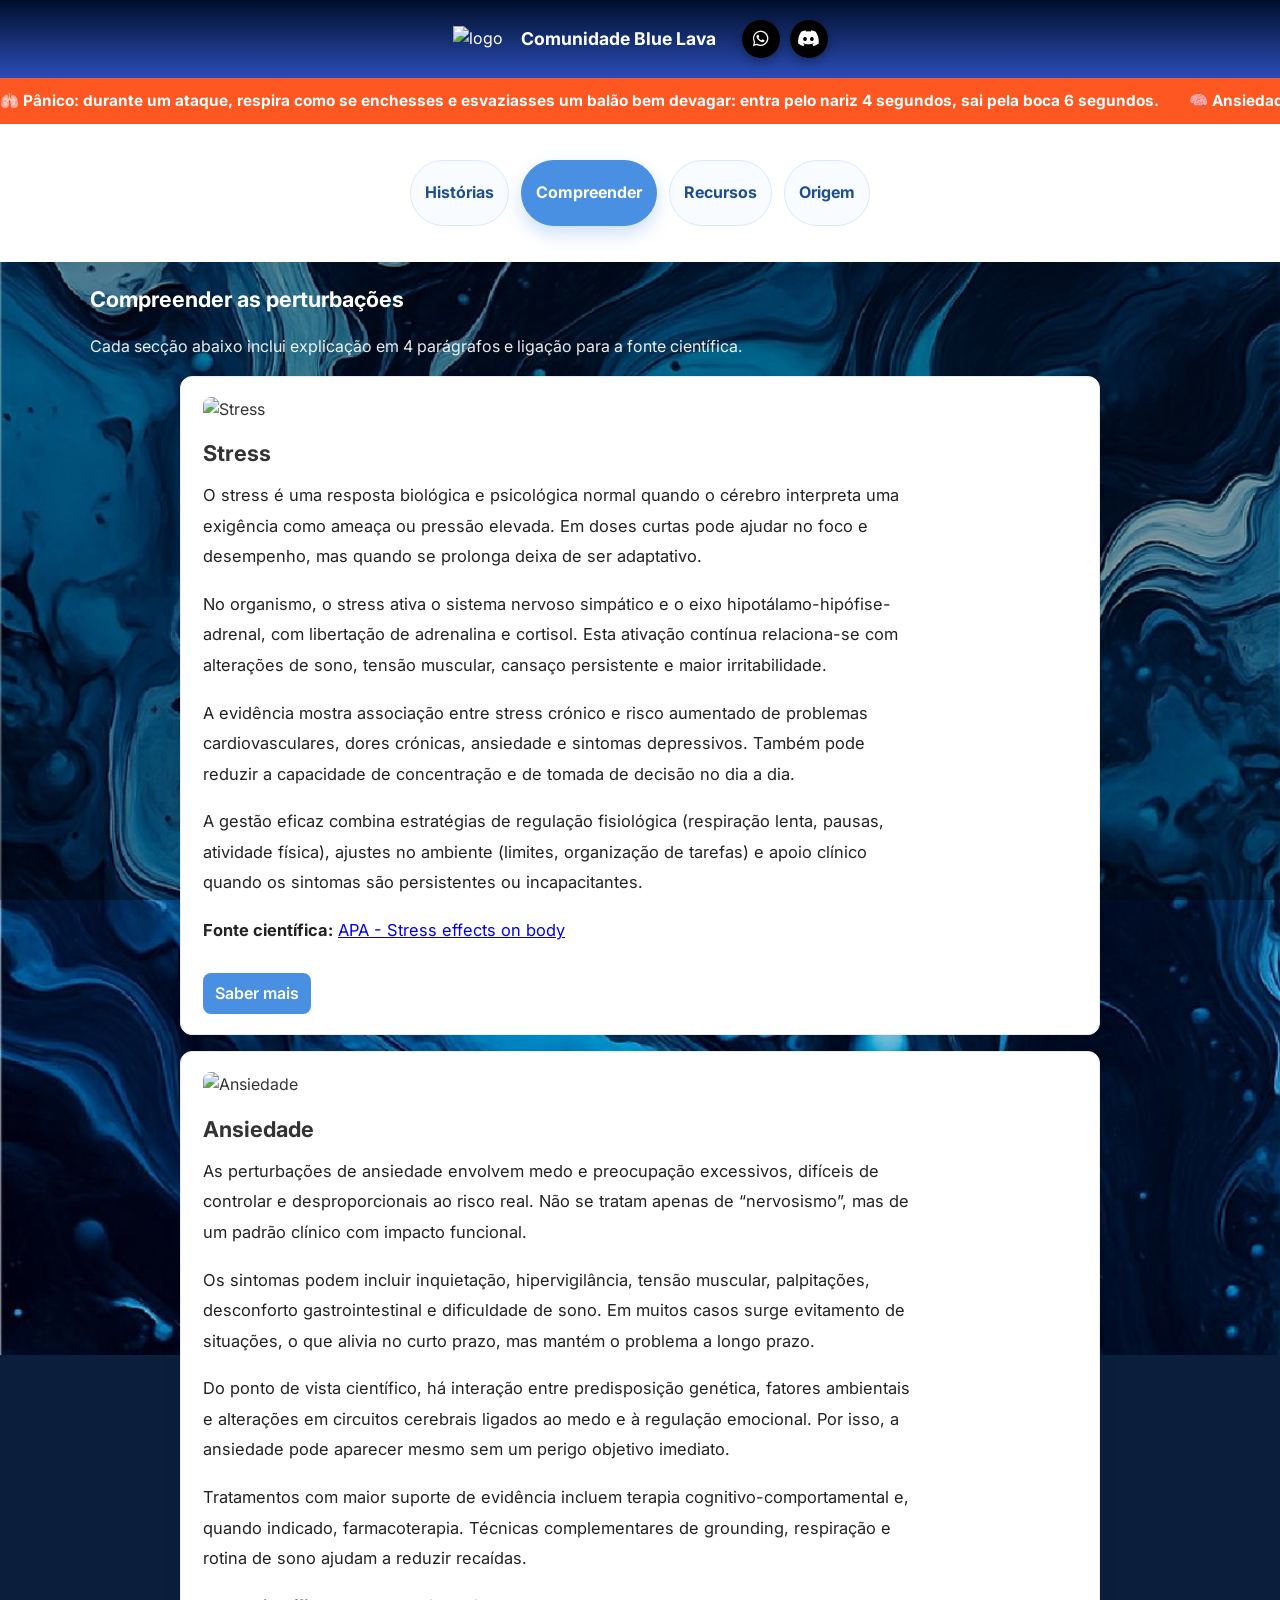
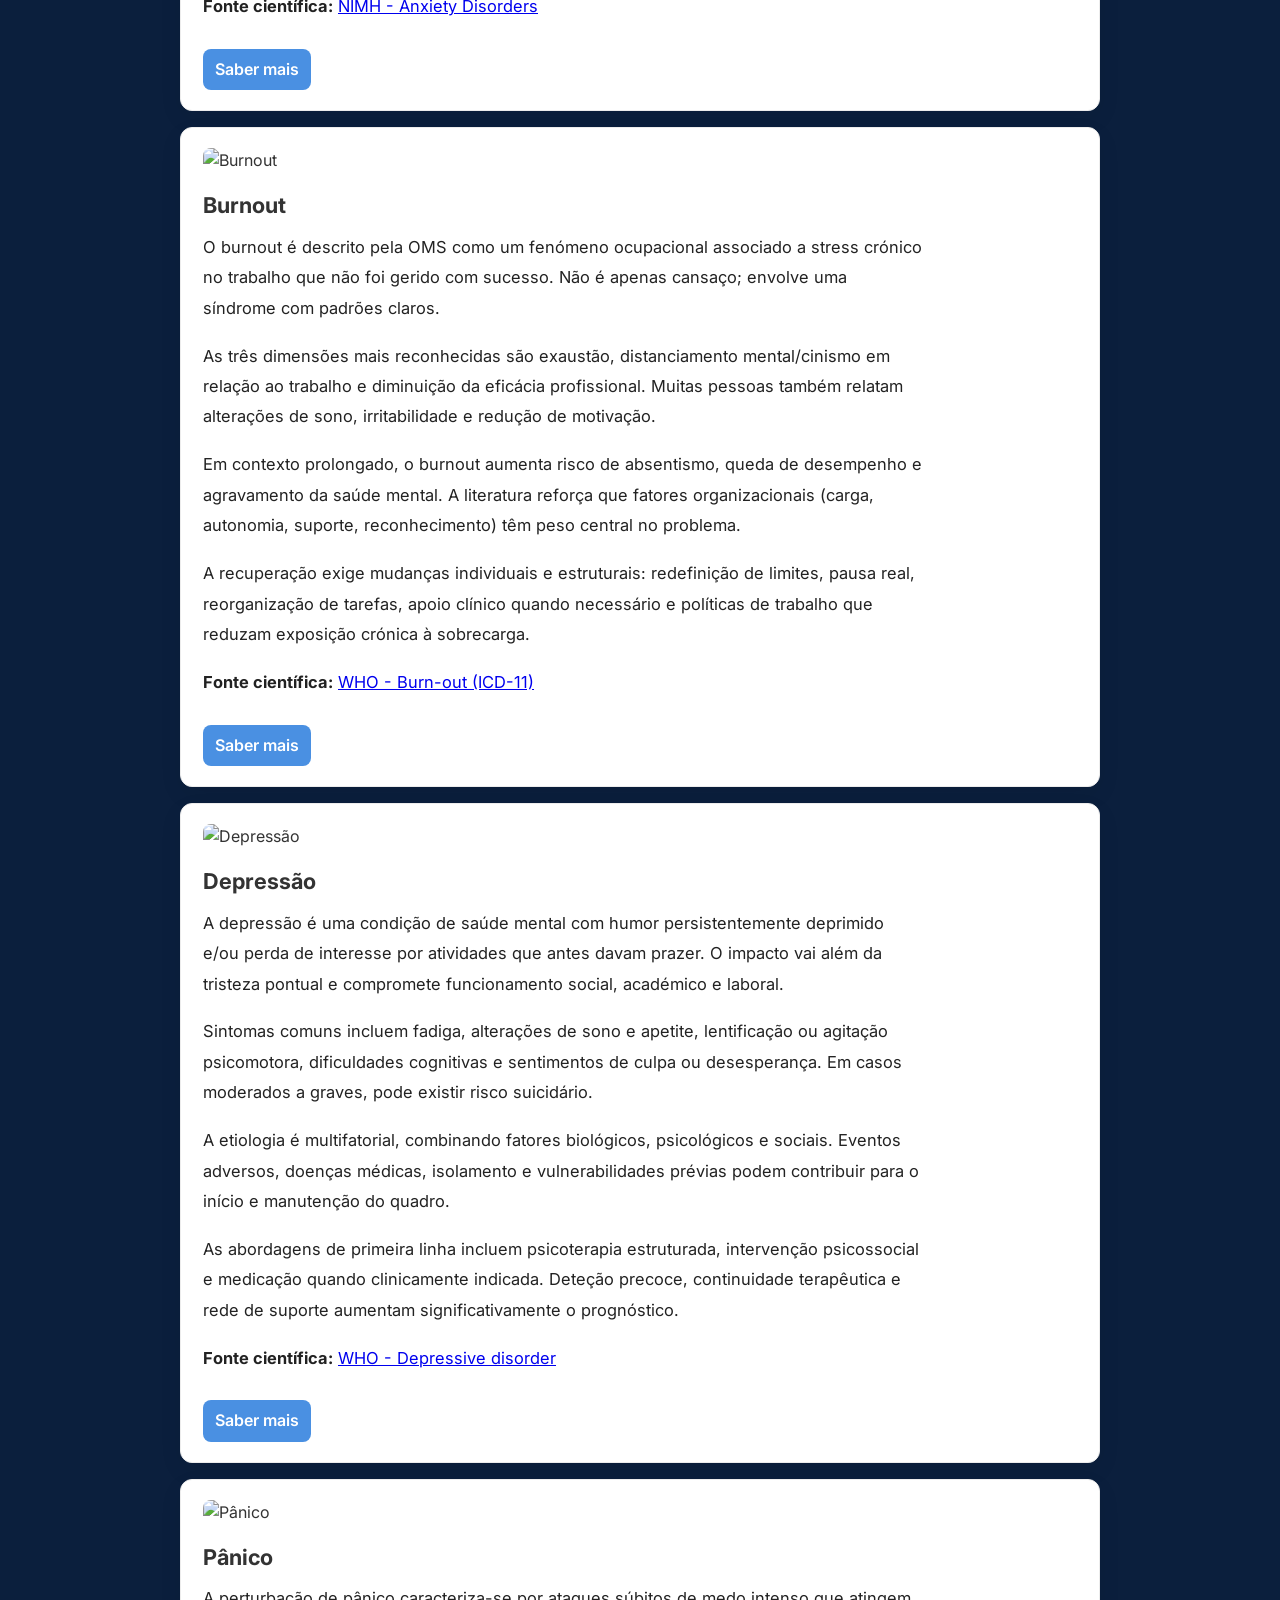
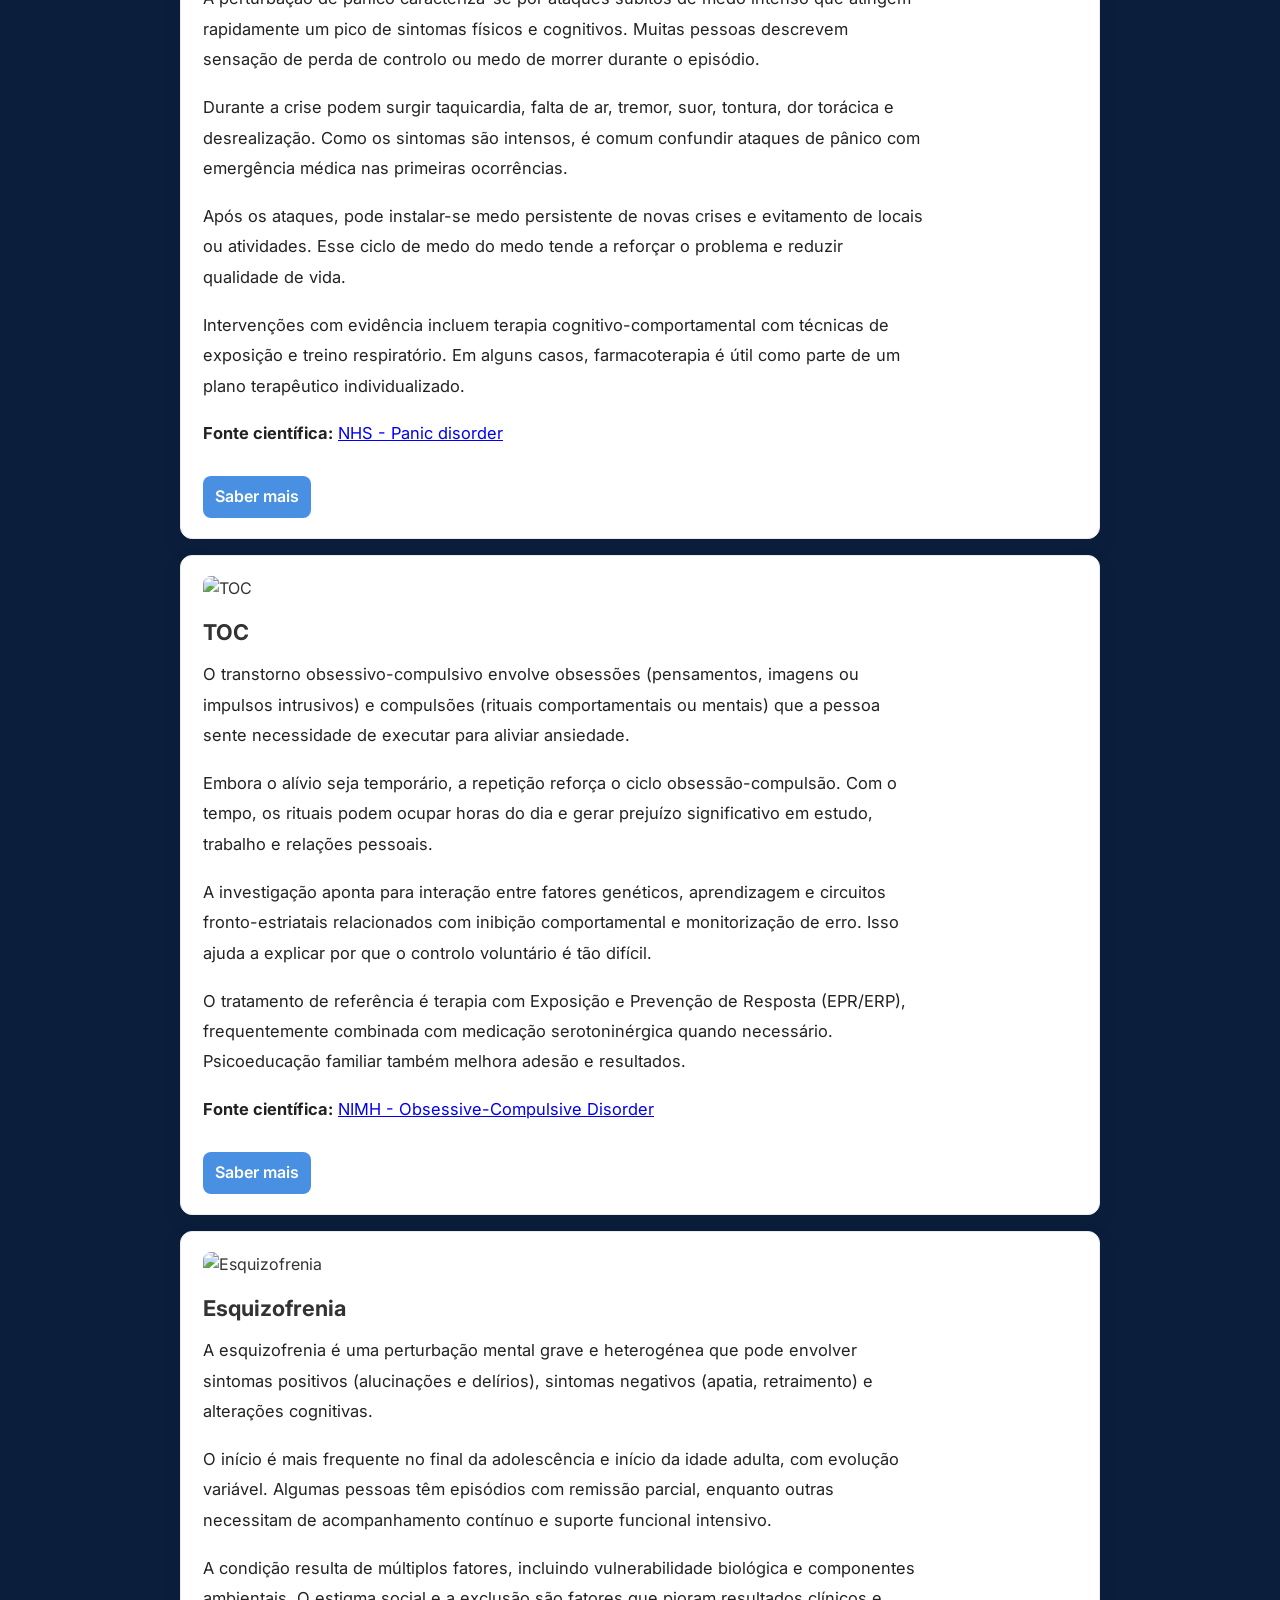
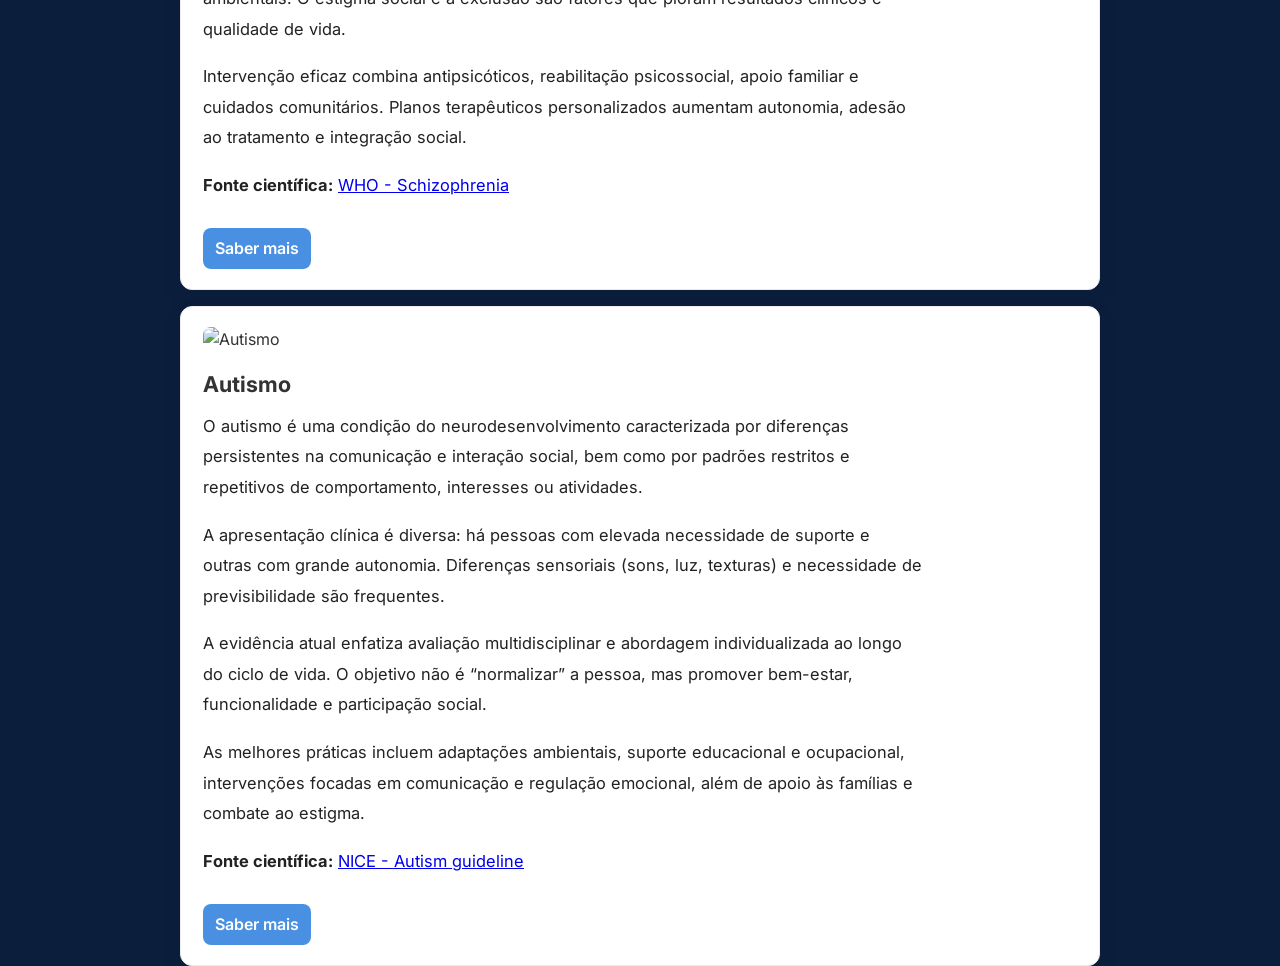
==== commit bafed6a4: "fix: improve mobile nav tap targets and wrap behavior" ====
--- a/community.html
+++ b/community.html
@@ -25,7 +25,7 @@
     .tip{font-size:.96rem}
     @keyframes newsTicker{0%{transform:translateX(100%)}100%{transform:translateX(-100%)}}
     nav{background:#fff;position:sticky;top:0;padding:8px 0;box-shadow:0 4px 10px rgba(0,0,0,.04);z-index:10}
-    .site-nav .nav-link{display:inline-flex;align-items:center;justify-content:center;padding:10px 14px;border-radius:999px;border:1px solid #dbe8ff;background:#f8fbff;color:#1f4f8f;text-decoration:none;font-family:'Inter',sans-serif;font-weight:700;transition:transform .15s ease, box-shadow .15s ease, background .15s ease, color .15s ease}
+    .site-nav .nav-link{display:inline-flex;align-items:center;justify-content:center;padding:10px 14px;min-height:44px;border-radius:999px;border:1px solid #dbe8ff;background:#f8fbff;color:#1f4f8f;text-decoration:none;font-family:'Inter',sans-serif;font-weight:700;transition:transform .15s ease, box-shadow .15s ease, background .15s ease, color .15s ease}
     .site-nav .nav-link:hover{transform:translateY(-1px);box-shadow:0 8px 16px rgba(74,144,226,.18);background:#eef6ff}
     .site-nav .nav-link:focus-visible{outline:2px solid #1f4f8f;outline-offset:2px}
     .site-nav .nav-link.active{background:var(--primary);color:#fff;border-color:var(--primary);box-shadow:0 8px 18px rgba(74,144,226,.28)}
@@ -83,7 +83,7 @@
   </div>
 
   <nav class="site-nav" aria-label="Main navigation">
-    <div class="container" style="display:flex;gap:12px;align-items:center;justify-content:center">
+    <div class="container" style="display:flex;gap:12px;align-items:center;justify-content:center;flex-wrap:wrap;padding:8px 4px">
       <a href="comunidade.html?tab=historias" class="nav-link">Histórias</a>
       <a href="comunidade.html?tab=compreender" class="nav-link active">Compreender</a>
       <a href="comunidade.html?tab=recursos" class="nav-link">Recursos</a>
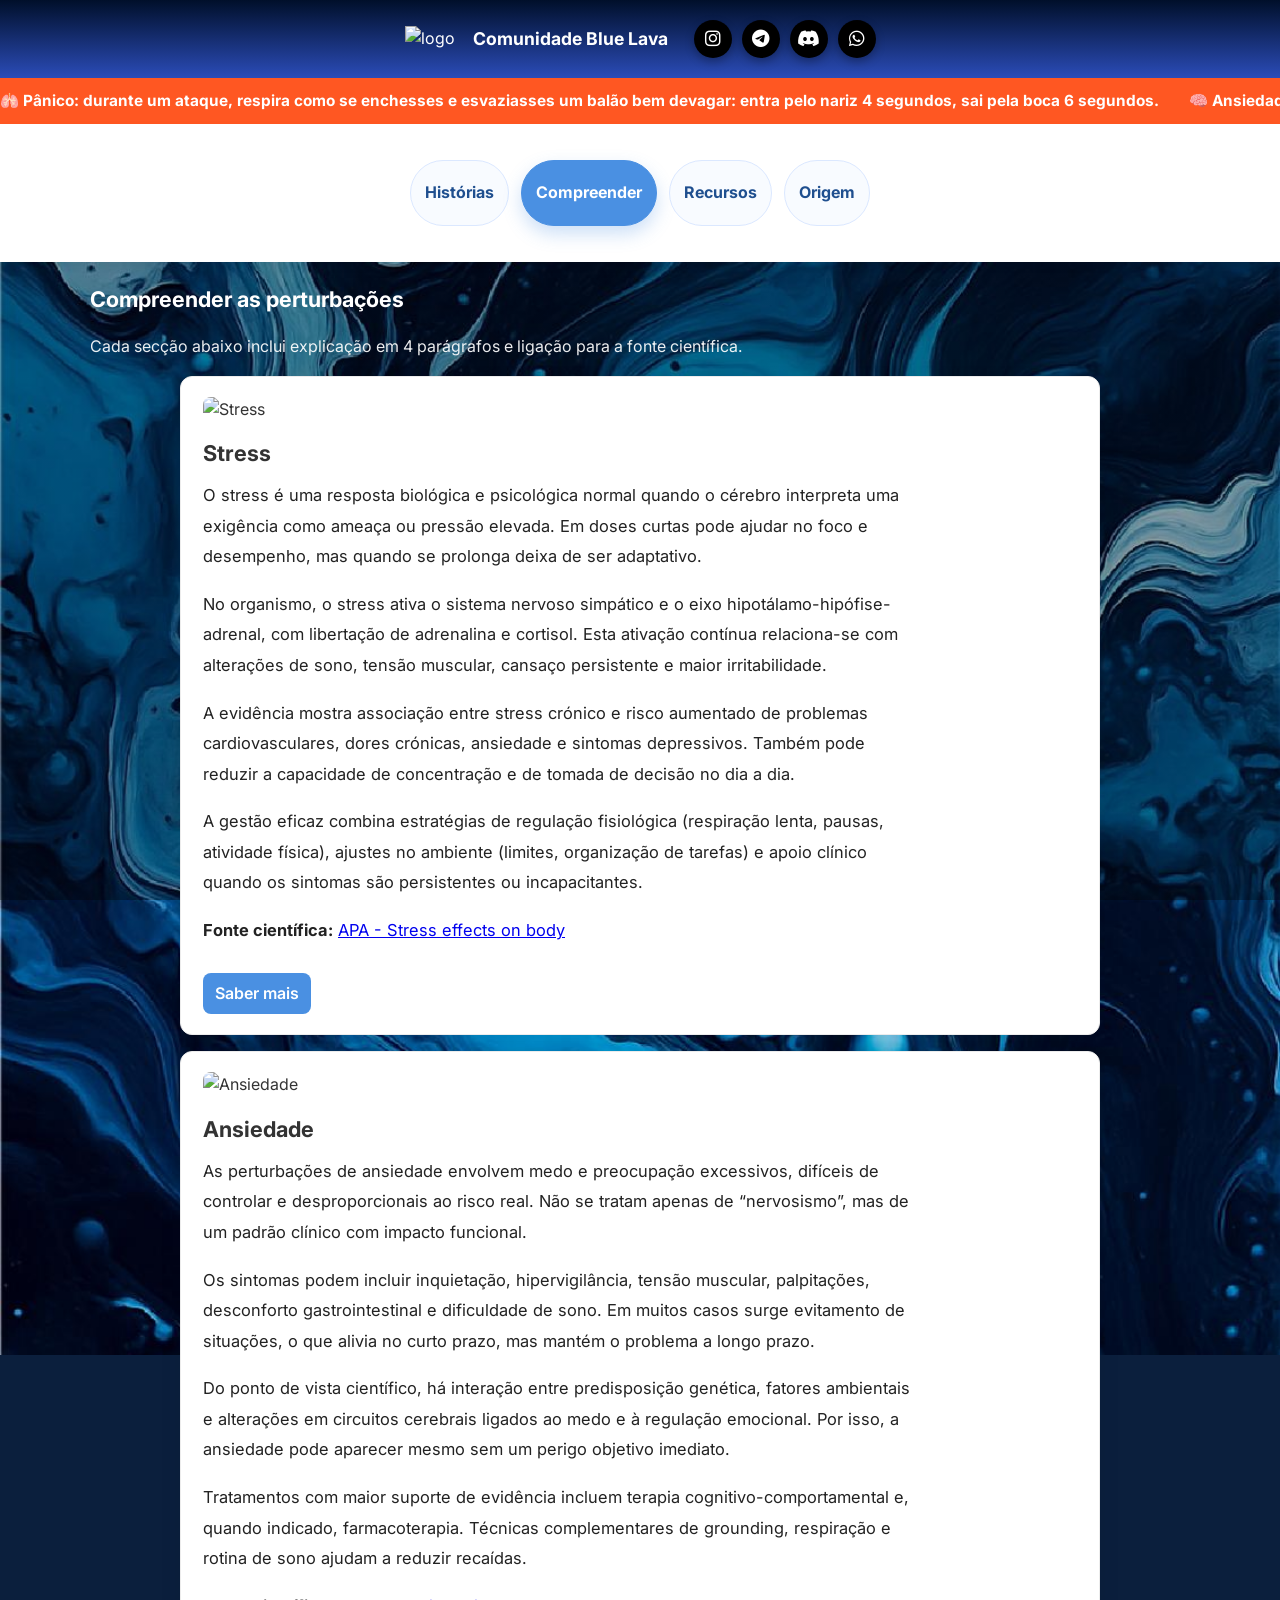
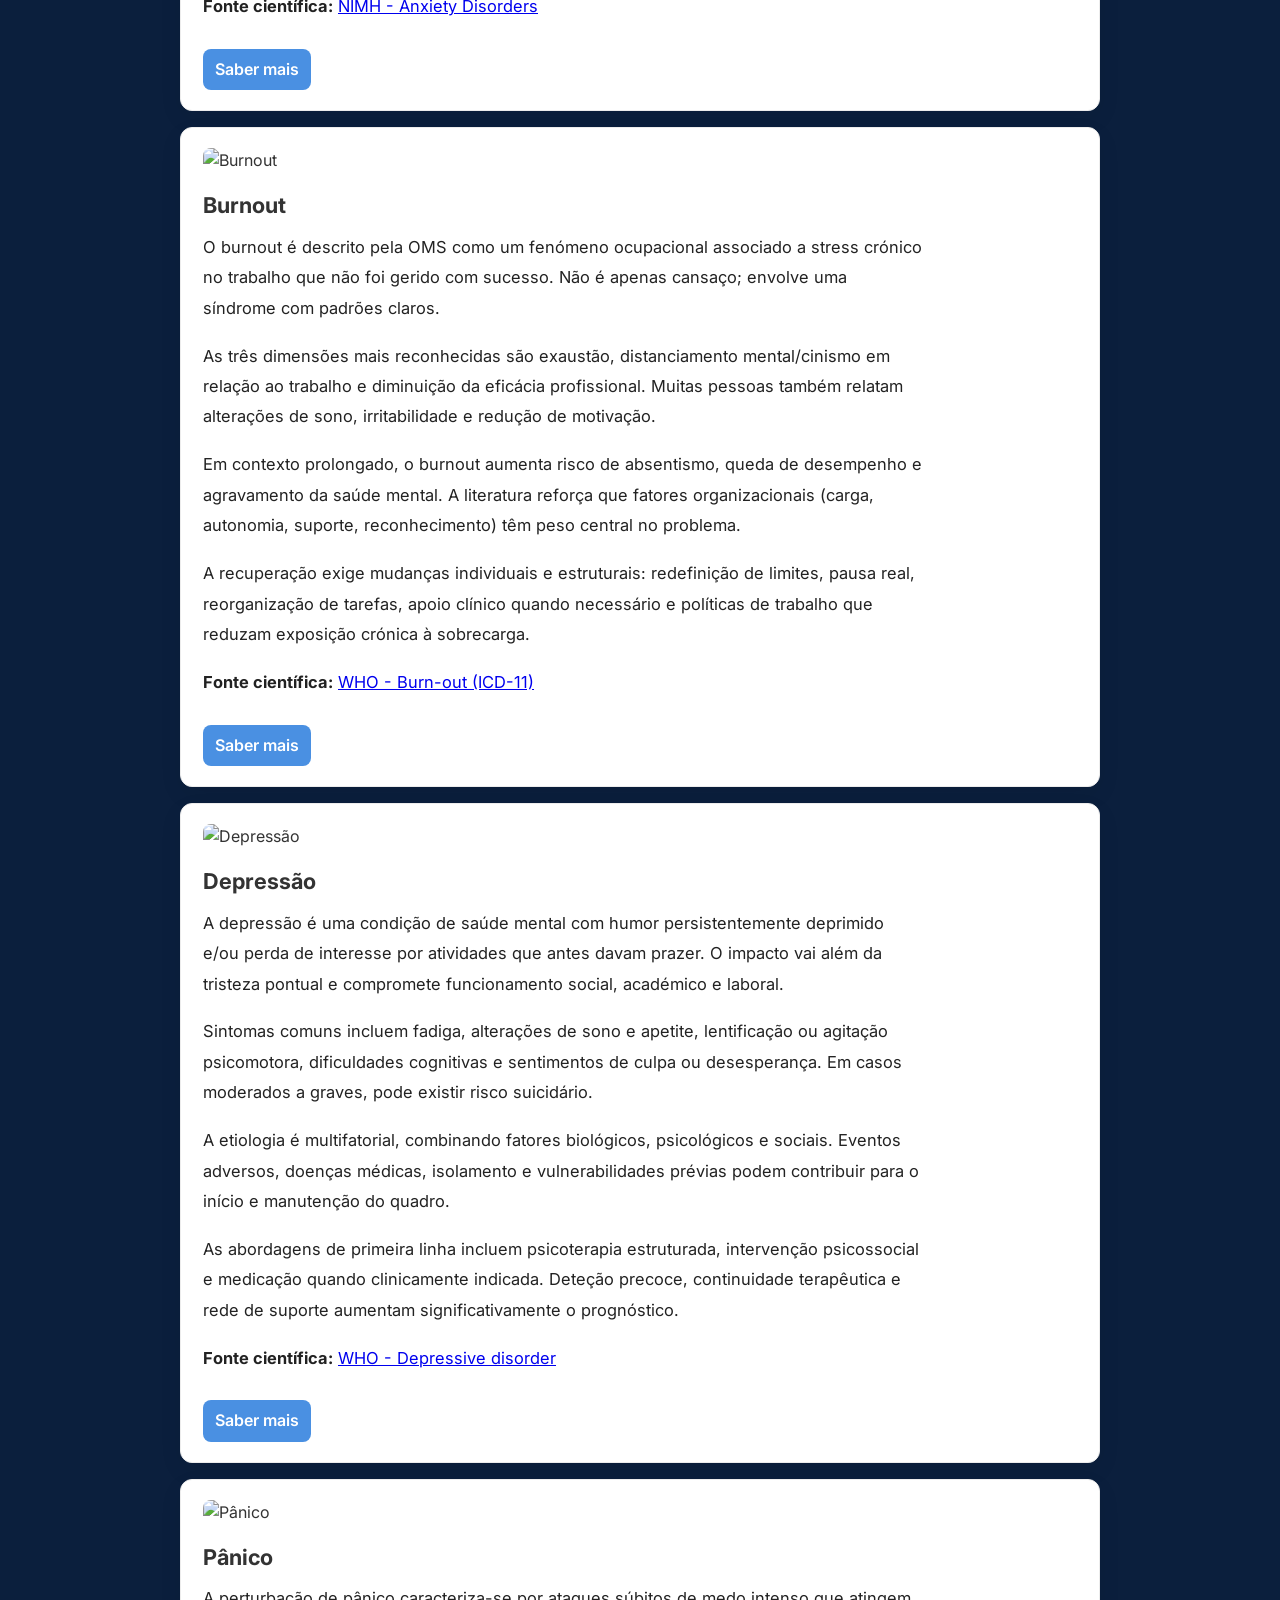
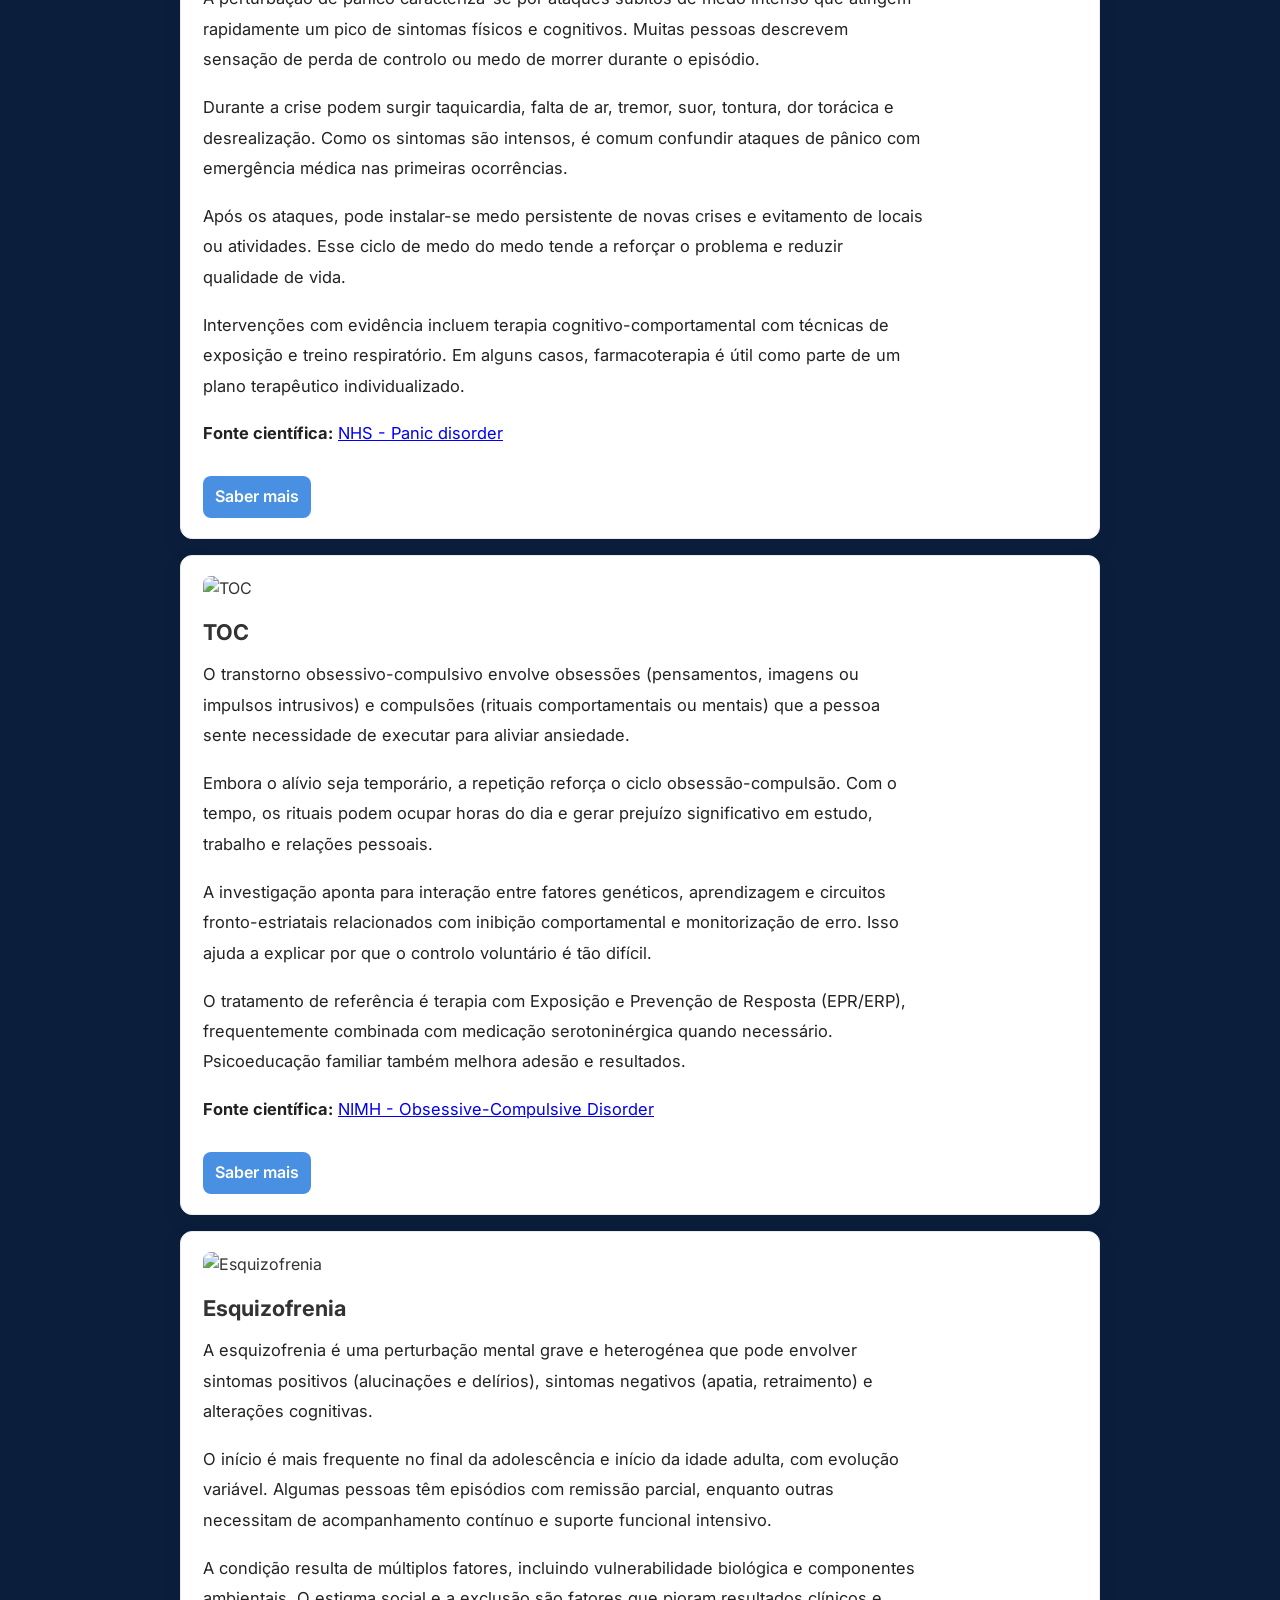
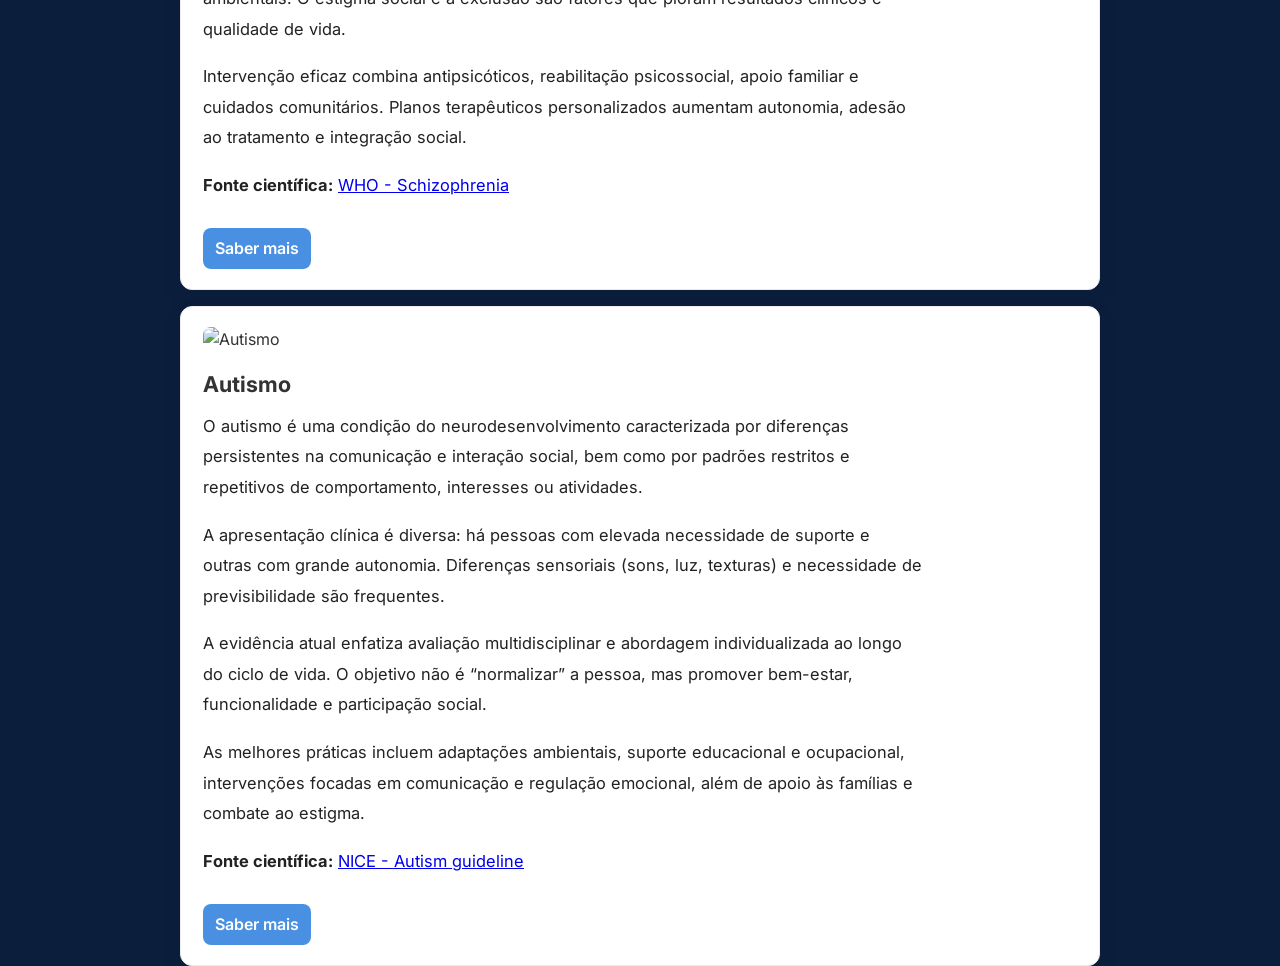
==== commit fcff44ac: "feat: unify social banner buttons and adjust ticker reading speed" ====
--- a/community.html
+++ b/community.html
@@ -20,7 +20,7 @@
     header{background:linear-gradient(180deg,#000f2a,#2b4cb8);color:#fff;padding:20px;text-align:center}
     .stats-banner{background:var(--accent);color:#fff;padding:10px 0;font-weight:700;overflow:hidden;position:relative}
     .ticker{display:block;overflow:hidden;white-space:nowrap}
-    .ticker-track{display:inline-flex;align-items:center;gap:30px;padding-right:30px;min-width:max-content;animation:newsTicker 60s linear infinite;will-change:transform}
+    .ticker-track{display:inline-flex;align-items:center;gap:30px;padding-right:30px;min-width:max-content;animation:newsTicker 90s linear infinite;will-change:transform}
     .stats-banner:hover .ticker-track{animation-play-state:paused}
     .tip{font-size:.96rem}
     @keyframes newsTicker{0%{transform:translateX(100%)}100%{transform:translateX(-100%)}}
@@ -60,8 +60,10 @@
       <img src="logo.png" alt="logo" style="max-width:140px;display:block;margin:0">
       <div style="font-weight:700;font-size:1.1rem">Comunidade Blue Lava</div>
       <div style="margin-left:8px;display:flex;gap:10px;align-items:center">
-        <a class="social-btn" href="https://chat.whatsapp.com/I2DYIq1923JKIiv37BQ2LE?mode=hqctswa" target="_blank" rel="noopener noreferrer" aria-label="WhatsApp"><i class="fa-brands fa-whatsapp"></i></a>
+        <a class="social-btn" href="#" aria-label="Instagram"><i class="fa-brands fa-instagram"></i></a>
+        <a class="social-btn" href="#" aria-label="Telegram"><i class="fa-brands fa-telegram"></i></a>
         <a class="social-btn" href="#" aria-label="Discord"><i class="fa-brands fa-discord"></i></a>
+        <a class="social-btn" href="#" aria-label="WhatsApp"><i class="fa-brands fa-whatsapp"></i></a>
       </div>
     </div>
   </header>
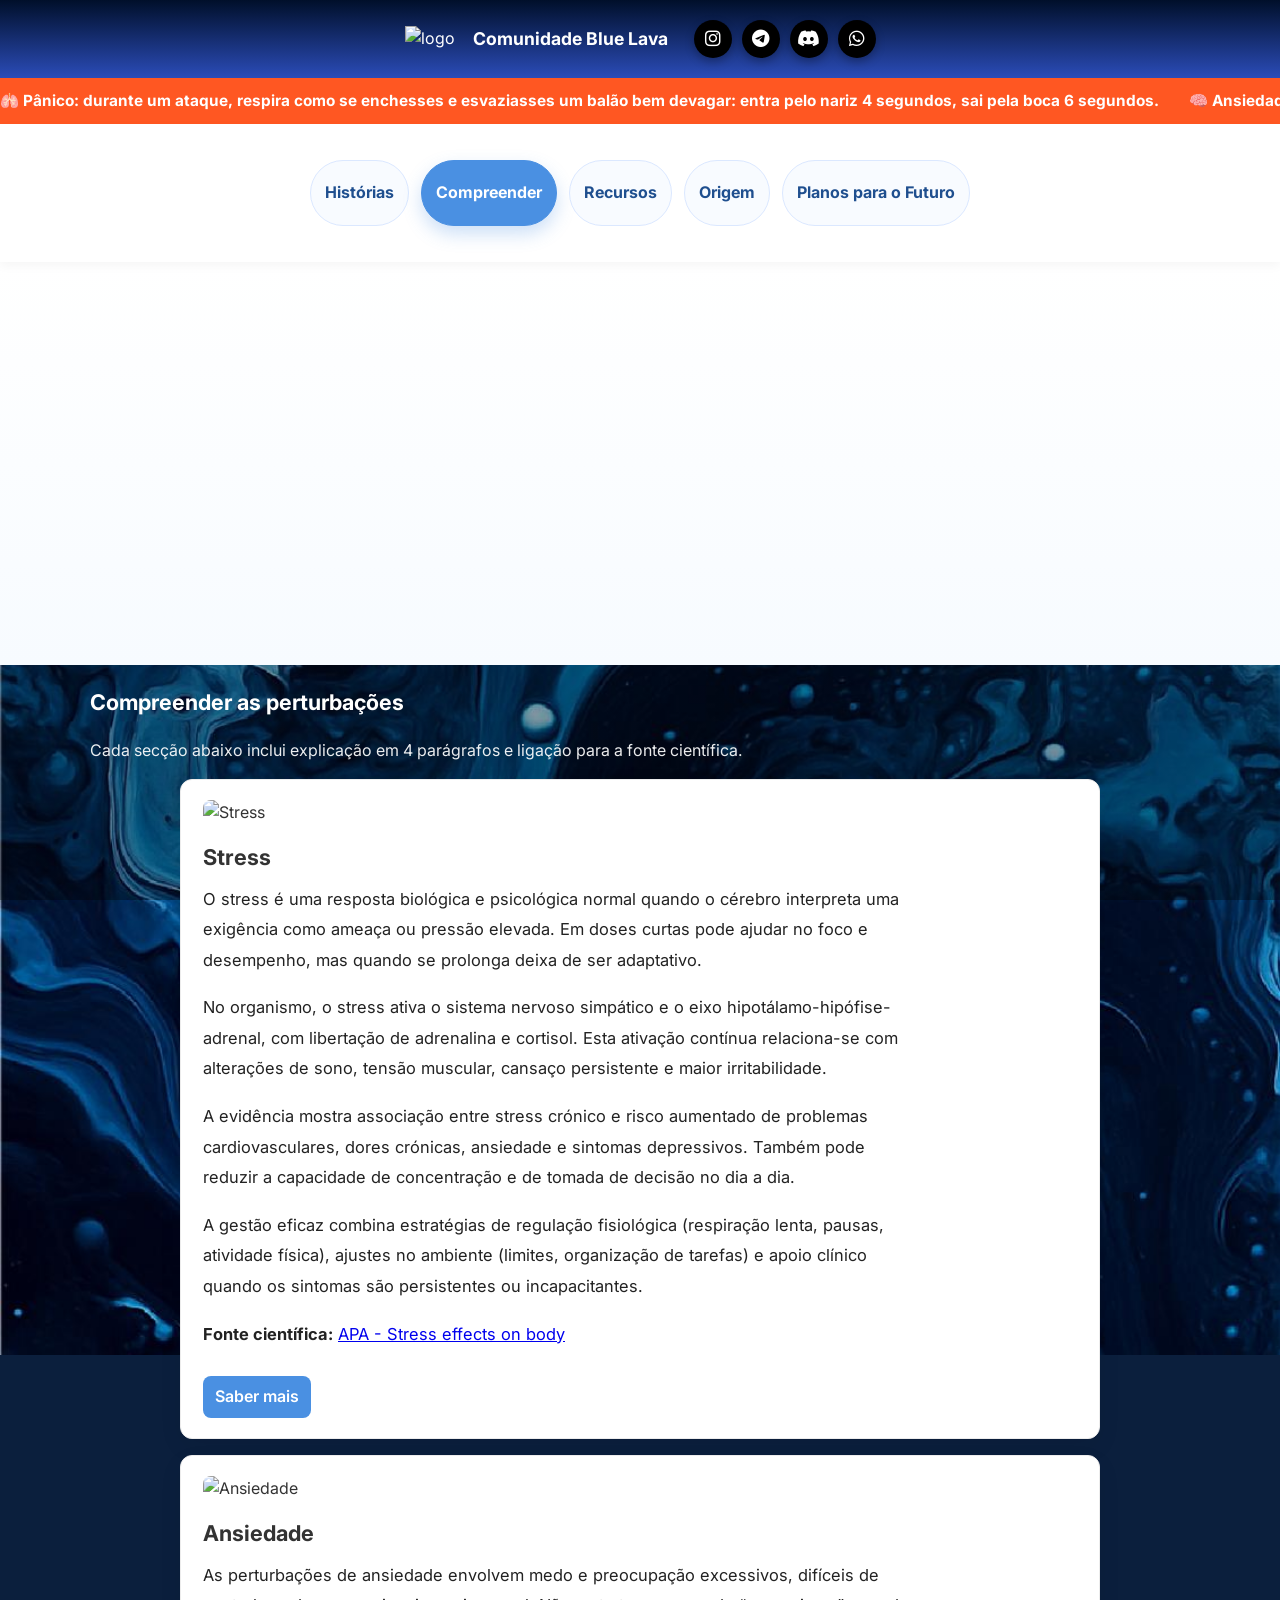
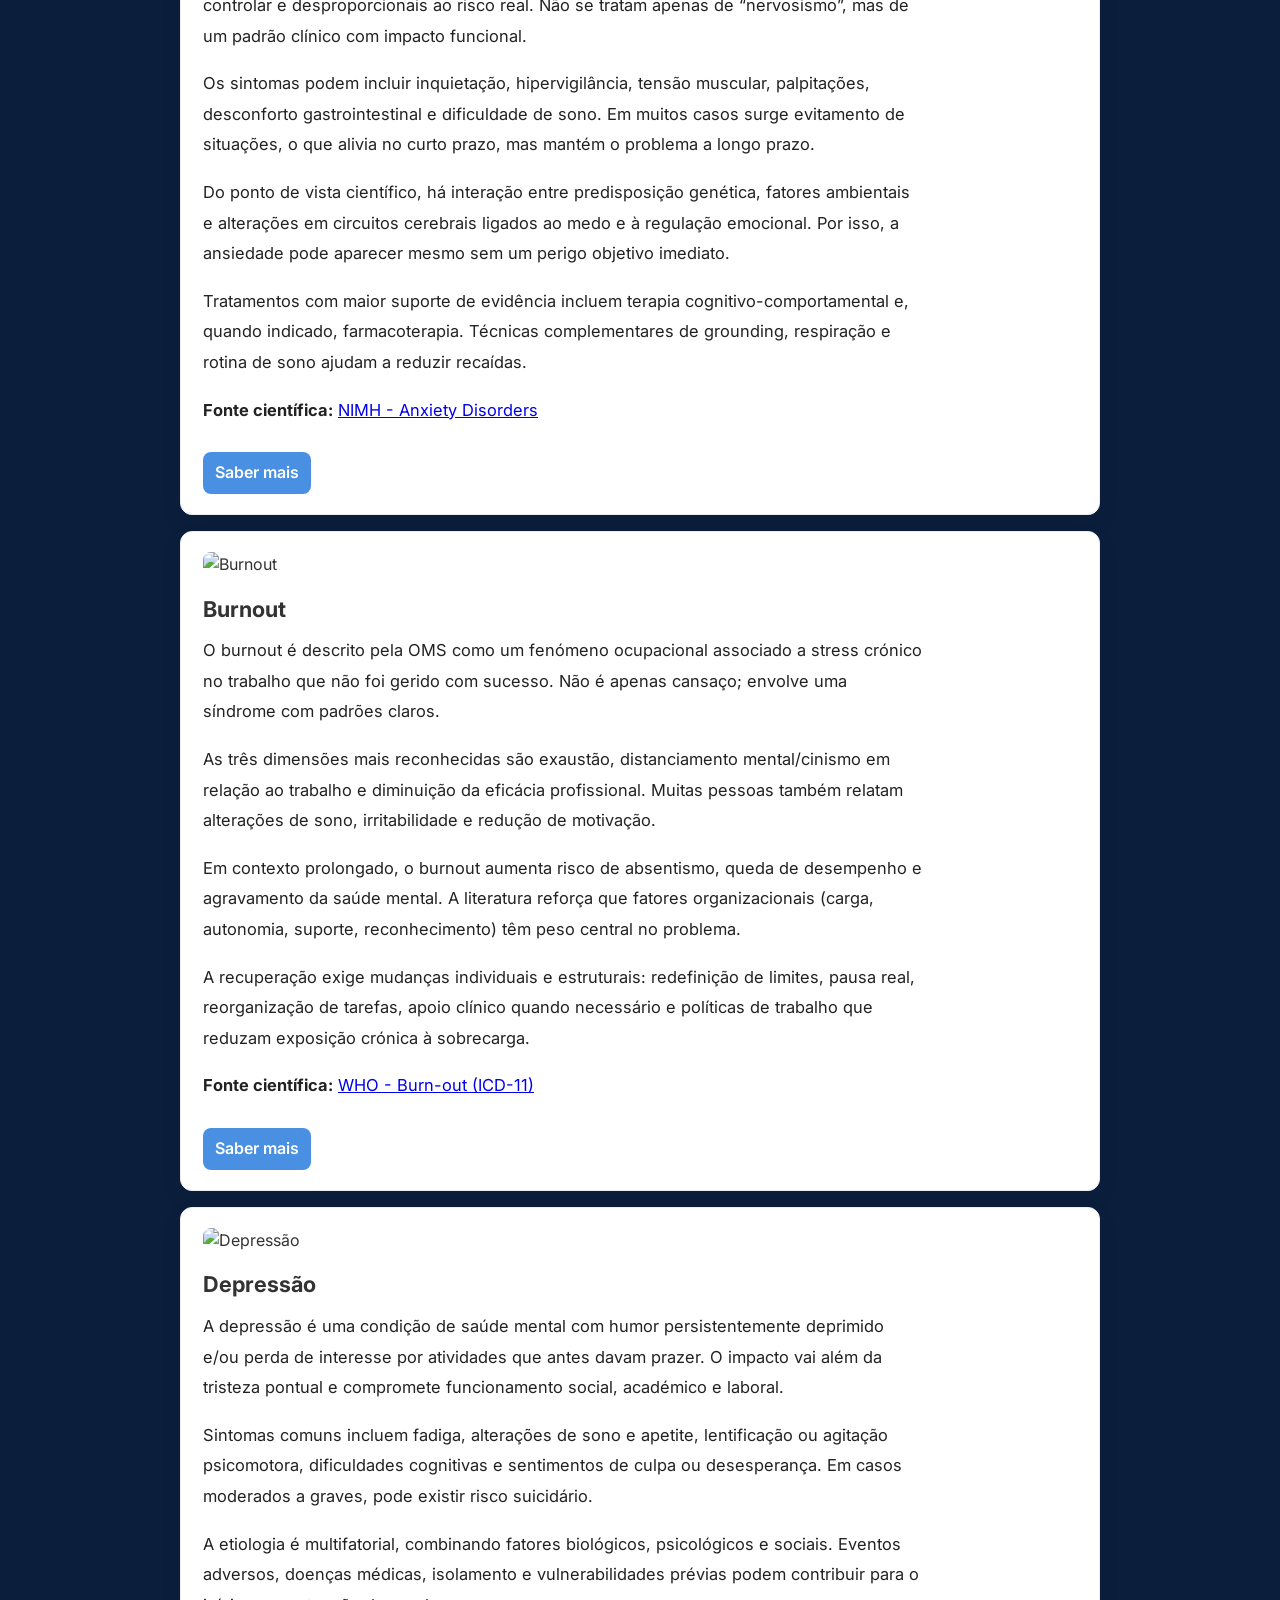
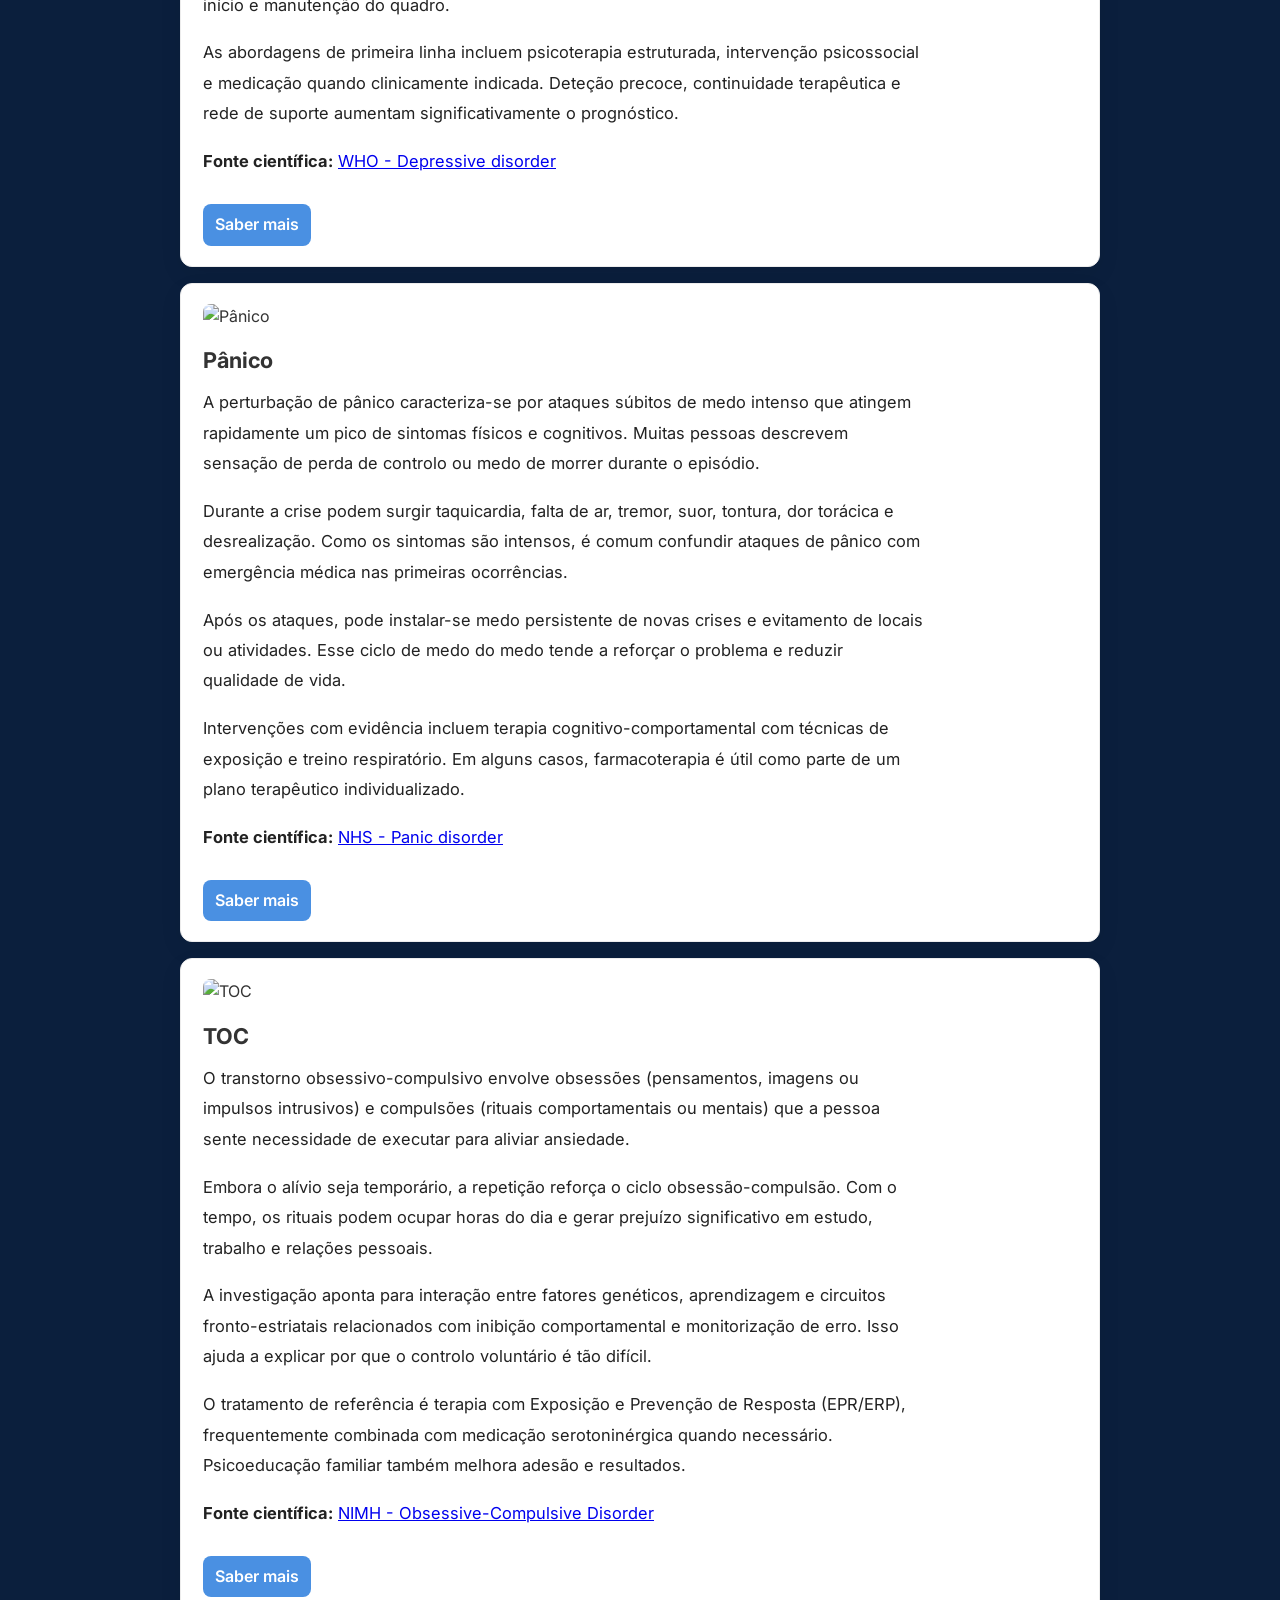
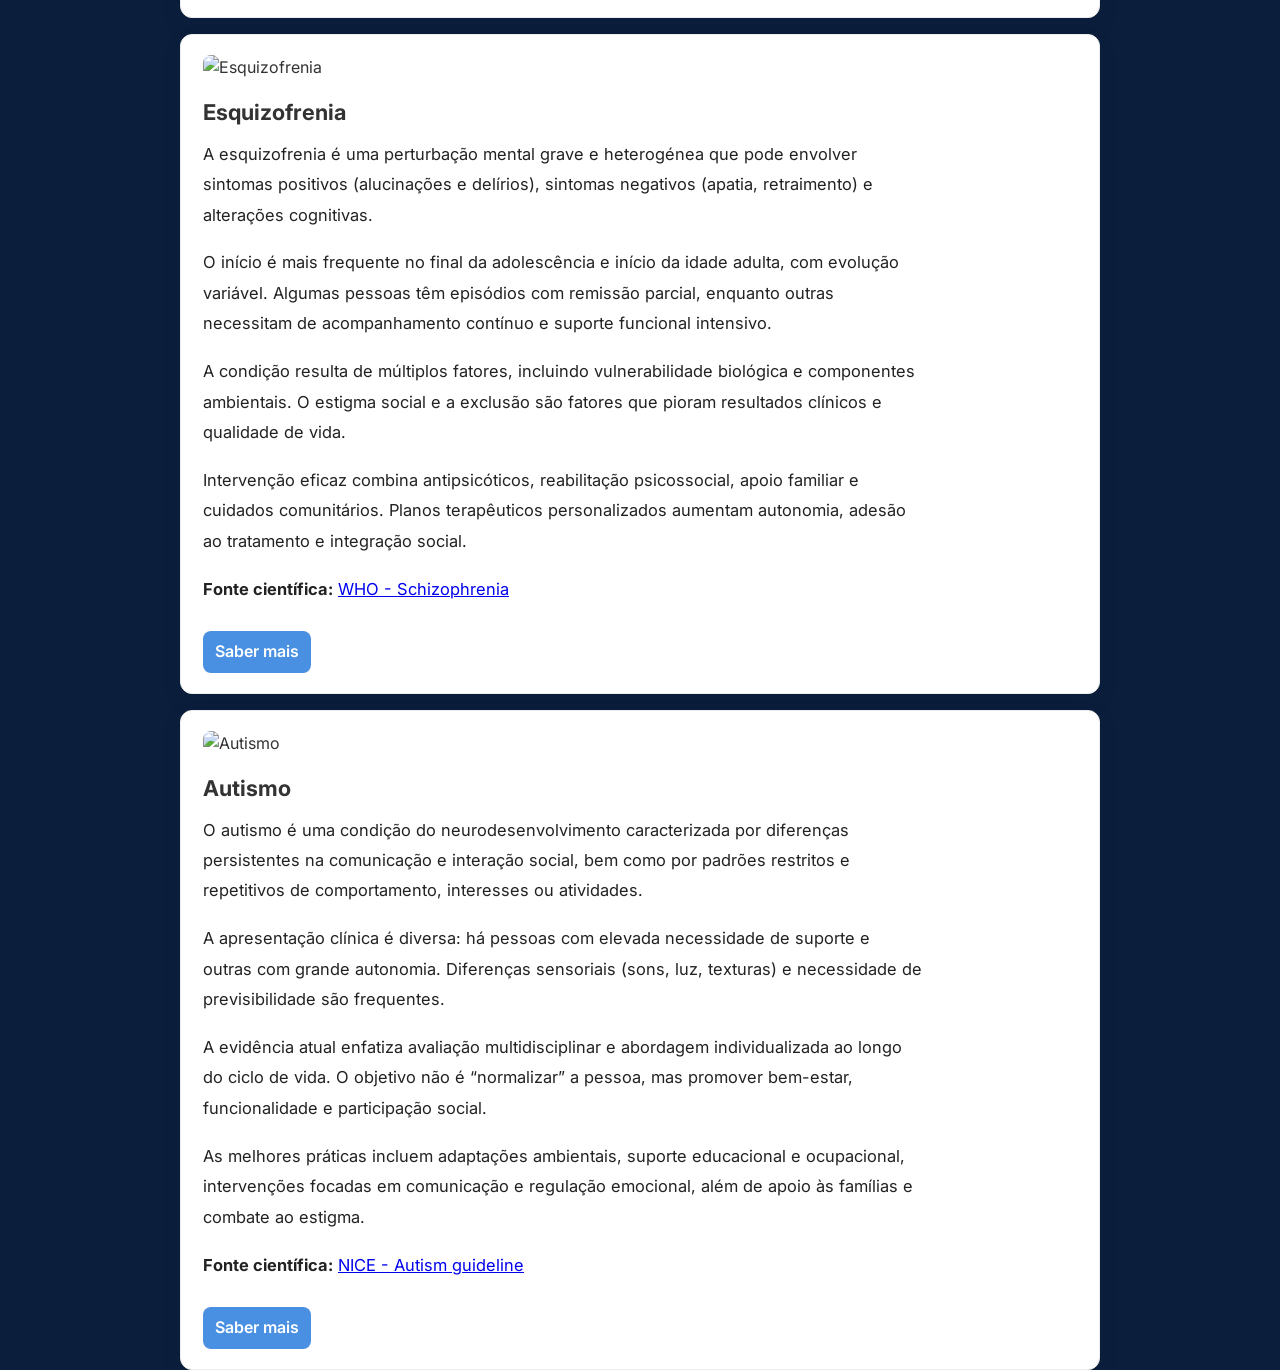
==== commit dc1dfac2: "feat(futuro): add Planos para o Futuro section and integrate new tab across navigation" ====
--- a/community.html
+++ b/community.html
@@ -24,6 +24,9 @@
     .stats-banner:hover .ticker-track{animation-play-state:paused}
     .tip{font-size:.96rem}
     @keyframes newsTicker{0%{transform:translateX(100%)}100%{transform:translateX(-100%)}}
+    #chart-section{width:100%;background:linear-gradient(180deg,#fff,#f7fbff);padding:18px 0}
+    #chart-canvas{width:100%;max-width:980px;margin:0 auto;padding:0 16px;box-sizing:border-box}
+    #chart-canvas canvas{width:100% !important;height:360px !important;max-height:360px}
     nav{background:#fff;position:sticky;top:0;padding:8px 0;box-shadow:0 4px 10px rgba(0,0,0,.04);z-index:10}
     .site-nav .nav-link{display:inline-flex;align-items:center;justify-content:center;padding:10px 14px;min-height:44px;border-radius:999px;border:1px solid #dbe8ff;background:#f8fbff;color:#1f4f8f;text-decoration:none;font-family:'Inter',sans-serif;font-weight:700;transition:transform .15s ease, box-shadow .15s ease, background .15s ease, color .15s ease}
     .site-nav .nav-link:hover{transform:translateY(-1px);box-shadow:0 8px 16px rgba(74,144,226,.18);background:#eef6ff}
@@ -48,6 +51,8 @@
     .saber-btn:hover{opacity:.95;transform:translateY(-2px)}
     @media(max-width:700px){
       .tip{font-size:.9rem}
+      #chart-canvas{padding:0 12px}
+      #chart-canvas canvas{height:300px !important;max-height:300px}
       .disorder-card{padding:14px 15px}
       .disorder-card h2{font-size:1.24rem}
       .disorder-card p{font-size:1rem;line-height:1.78;max-width:none}
@@ -90,8 +95,16 @@
       <a href="comunidade.html?tab=compreender" class="nav-link active">Compreender</a>
       <a href="comunidade.html?tab=recursos" class="nav-link">Recursos</a>
       <a href="comunidade.html?tab=origem" class="nav-link">Origem</a>
+      <a href="comunidade.html?tab=futuro" class="nav-link">Planos para o Futuro</a>
     </div>
   </nav>
+
+  <section id="chart-section">
+    <div id="chart-canvas">
+      <canvas id="prevalenceChart" aria-label="Comparação estatística entre Portugal e o resto do mundo"></canvas>
+    </div>
+  </section>
+
   <main class="container">
     <section>
       <h2 style="color:#fff;font-size:1.35rem">Compreender as perturbações</h2>
@@ -100,6 +113,7 @@
     </section>
   </main>
 
+  <script src="https://cdn.jsdelivr.net/npm/chart.js"></script>
   <script>
     // Keep embed hide behavior and preserve anon on internal links
     (function(){
@@ -126,6 +140,8 @@
           {
             id: 1,
             category: 'Stress',
+            prevalencePt: 25,
+            prevalenceWorld: 8,
             image: 'assets/images/stress-real.png',
             sourceLabel: 'APA - Stress effects on body',
             sourceUrl: 'https://www.apa.org/topics/stress/body',
@@ -139,6 +155,8 @@
           {
             id: 2,
             category: 'Ansiedade',
+            prevalencePt: 16.5,
+            prevalenceWorld: 4.4,
             image: 'assets/images/ansiedade-real.png',
             sourceLabel: 'NIMH - Anxiety Disorders',
             sourceUrl: 'https://www.nimh.nih.gov/health/topics/anxiety-disorders',
@@ -152,6 +170,8 @@
           {
             id: 3,
             category: 'Burnout',
+            prevalencePt: 10,
+            prevalenceWorld: 3,
             image: 'assets/images/burnout-real.png',
             sourceLabel: 'WHO - Burn-out (ICD-11)',
             sourceUrl: 'https://www.who.int/standards/classifications/frequently-asked-questions/burn-out-an-occupational-phenomenon',
@@ -165,6 +185,8 @@
           {
             id: 4,
             category: 'Depressão',
+            prevalencePt: 7.9,
+            prevalenceWorld: 5.7,
             image: 'assets/images/depressao-real.png',
             sourceLabel: 'WHO - Depressive disorder',
             sourceUrl: 'https://www.who.int/news-room/fact-sheets/detail/depression',
@@ -178,6 +200,8 @@
           {
             id: 5,
             category: 'Pânico',
+            prevalencePt: 4,
+            prevalenceWorld: 1.1,
             image: 'assets/images/panico-real.png',
             sourceLabel: 'NHS - Panic disorder',
             sourceUrl: 'https://www.nhs.uk/mental-health/conditions/panic-disorder/',
@@ -191,6 +215,8 @@
           {
             id: 6,
             category: 'TOC',
+            prevalencePt: 1.5,
+            prevalenceWorld: 1.2,
             image: 'assets/images/toc-real.png',
             sourceLabel: 'NIMH - Obsessive-Compulsive Disorder',
             sourceUrl: 'https://www.nimh.nih.gov/health/topics/obsessive-compulsive-disorder-ocd',
@@ -204,6 +230,8 @@
           {
             id: 7,
             category: 'Esquizofrenia',
+            prevalencePt: 0.43,
+            prevalenceWorld: 0.29,
             image: 'assets/images/esquizofrenia-real.png',
             sourceLabel: 'WHO - Schizophrenia',
             sourceUrl: 'https://www.who.int/news-room/fact-sheets/detail/schizophrenia',
@@ -217,6 +245,8 @@
           {
             id: 8,
             category: 'Autismo',
+            prevalencePt: 1.2,
+            prevalenceWorld: 1,
             image: 'assets/images/autismo-real.png',
             sourceLabel: 'NICE - Autism guideline',
             sourceUrl: 'https://www.nice.org.uk/guidance/cg170',
@@ -228,6 +258,39 @@
             ]
           }
         ];
+
+        const sortedDisorders = [...disorders].sort((a, b) => b.prevalencePt - a.prevalencePt);
+
+        function renderChart() {
+          const canvas = document.getElementById('prevalenceChart');
+          if (!canvas || typeof Chart === 'undefined') return;
+          const labels = sortedDisorders.map(item => item.category);
+          const ptData = sortedDisorders.map(item => item.prevalencePt);
+          const worldData = sortedDisorders.map(item => item.prevalenceWorld);
+          new Chart(canvas.getContext('2d'), {
+            type: 'bar',
+            data: {
+              labels,
+              datasets: [{
+                label: 'Portugal (%)',
+                data: ptData,
+                backgroundColor: 'rgba(74, 144, 226, 0.85)'
+              }, {
+                label: 'Resto do mundo (%)',
+                data: worldData,
+                backgroundColor: 'rgba(22, 63, 138, 0.9)'
+              }]
+            },
+            options: {
+              responsive: true,
+              maintainAspectRatio: false,
+              scales: { y: { beginAtZero: true } },
+              plugins: { legend: { display: true } }
+            }
+          });
+        }
+
+        renderChart();
 
         const list = document.getElementById('disordersLongRead');
         if (list) {
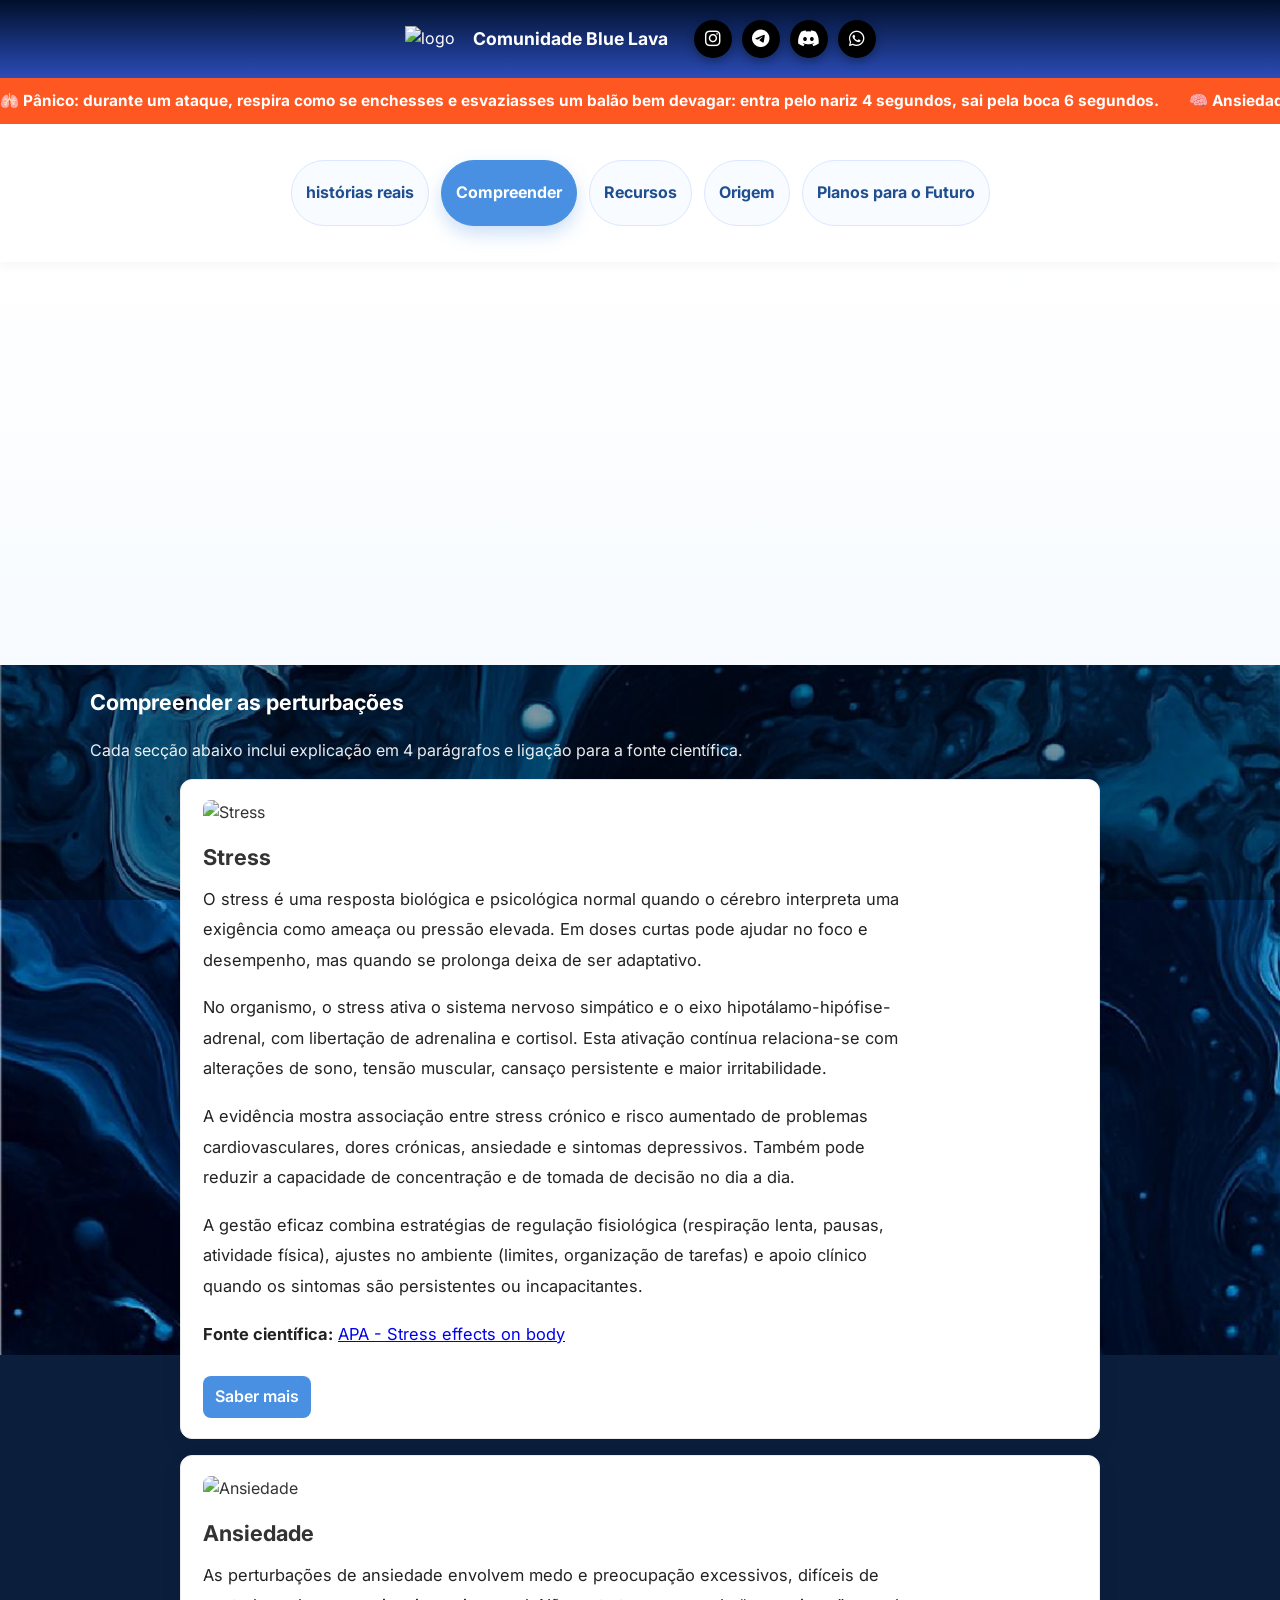
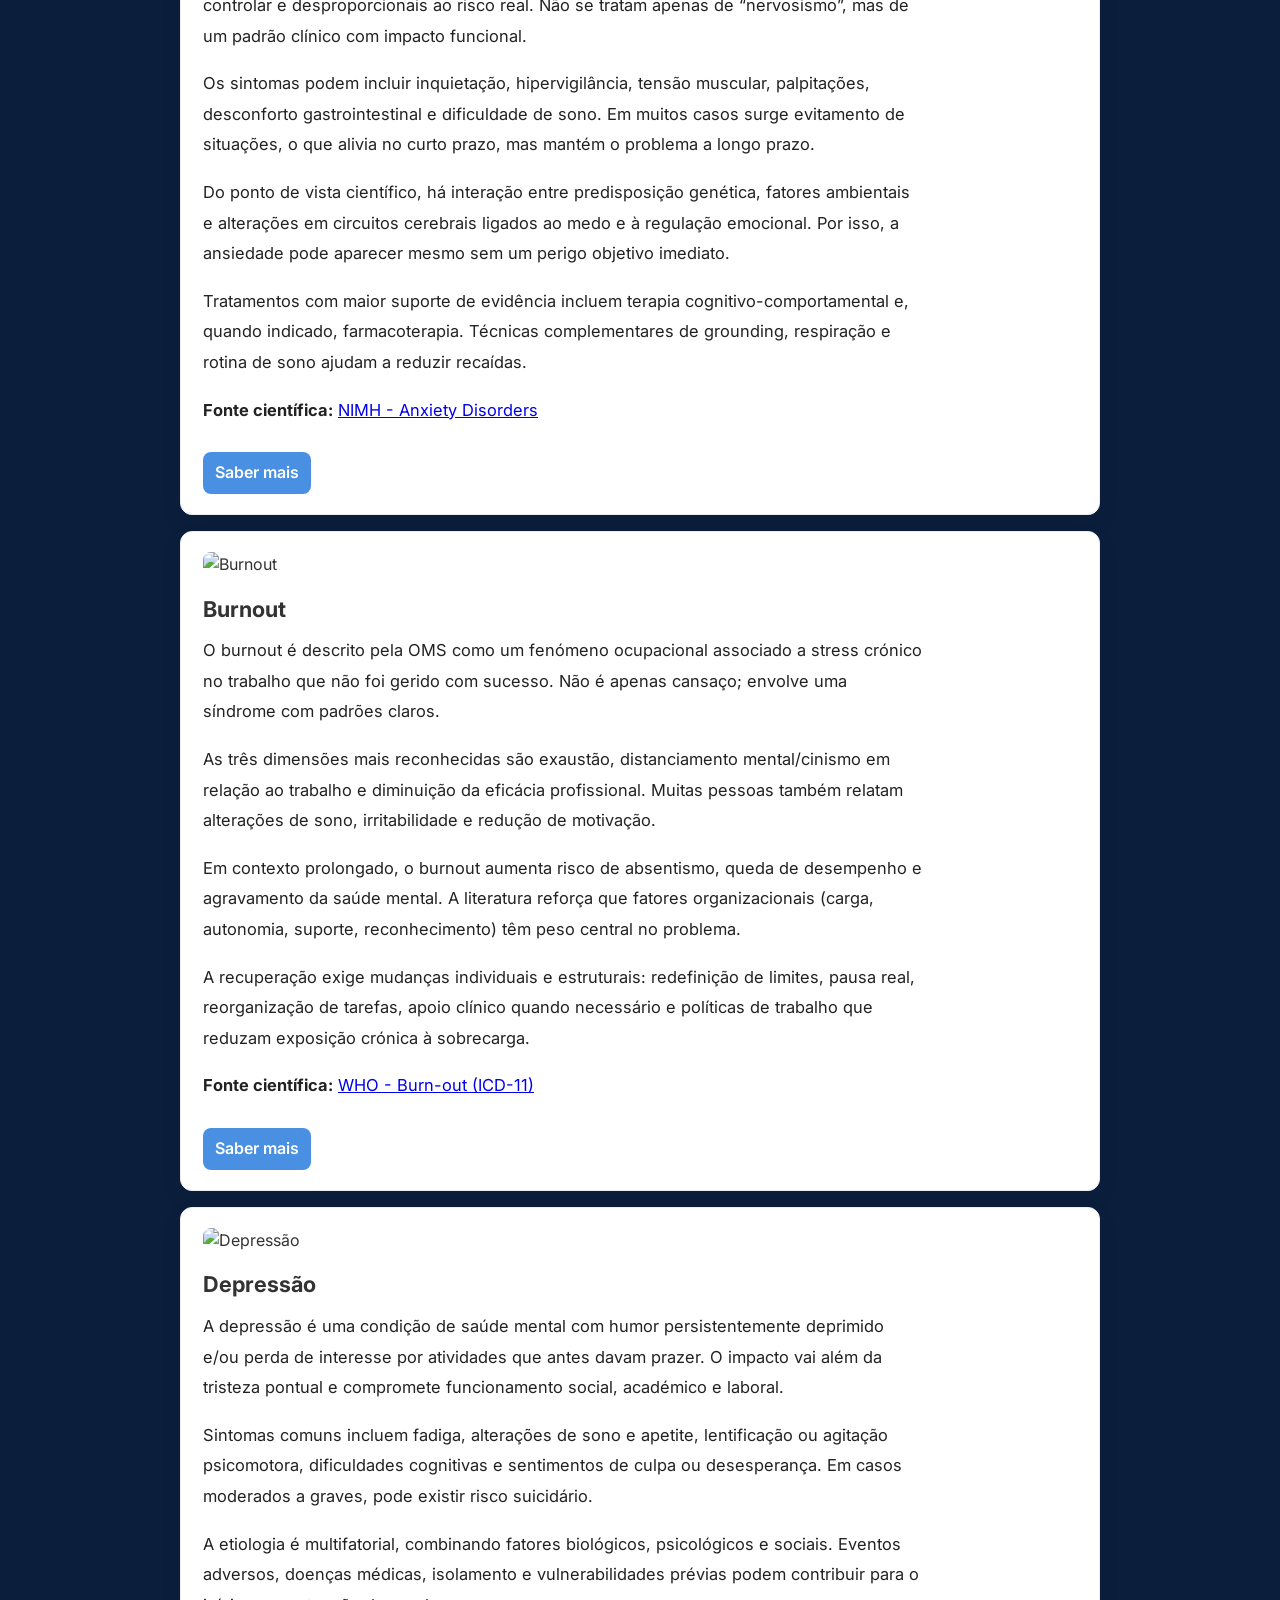
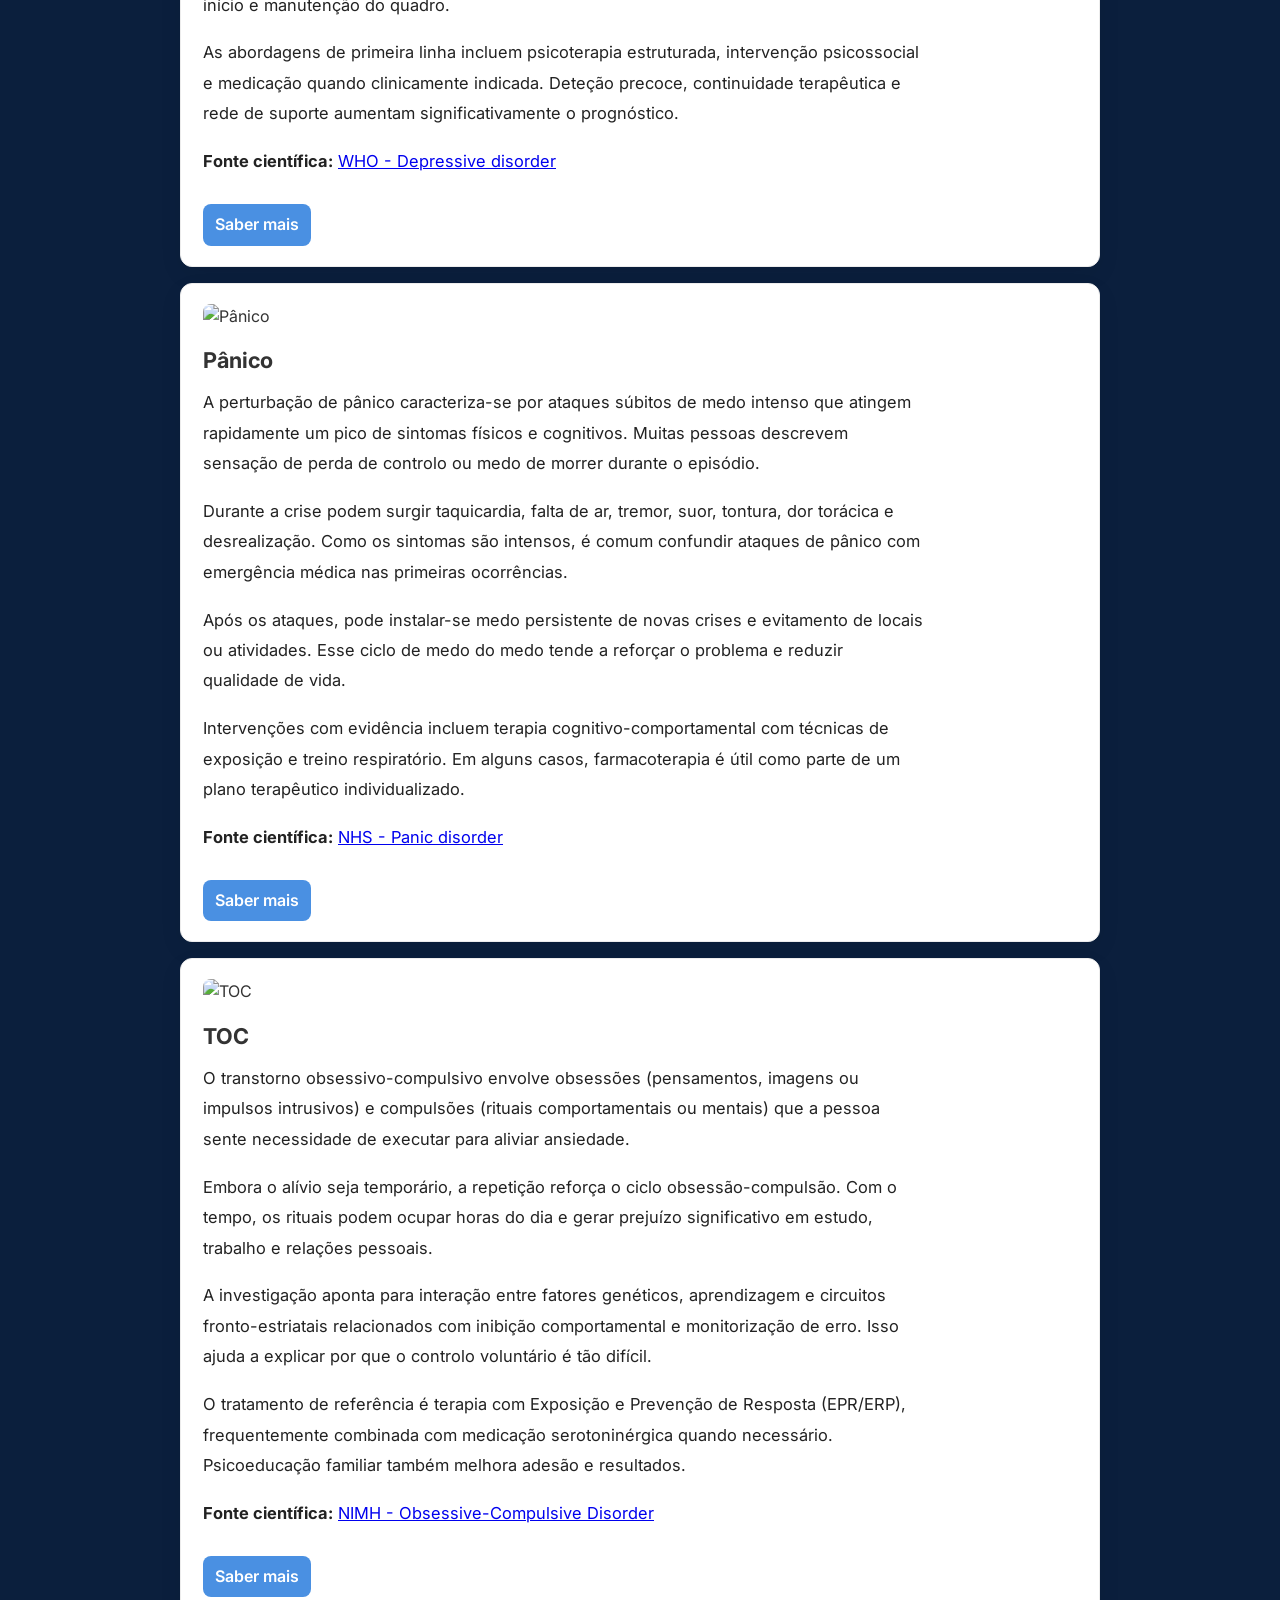
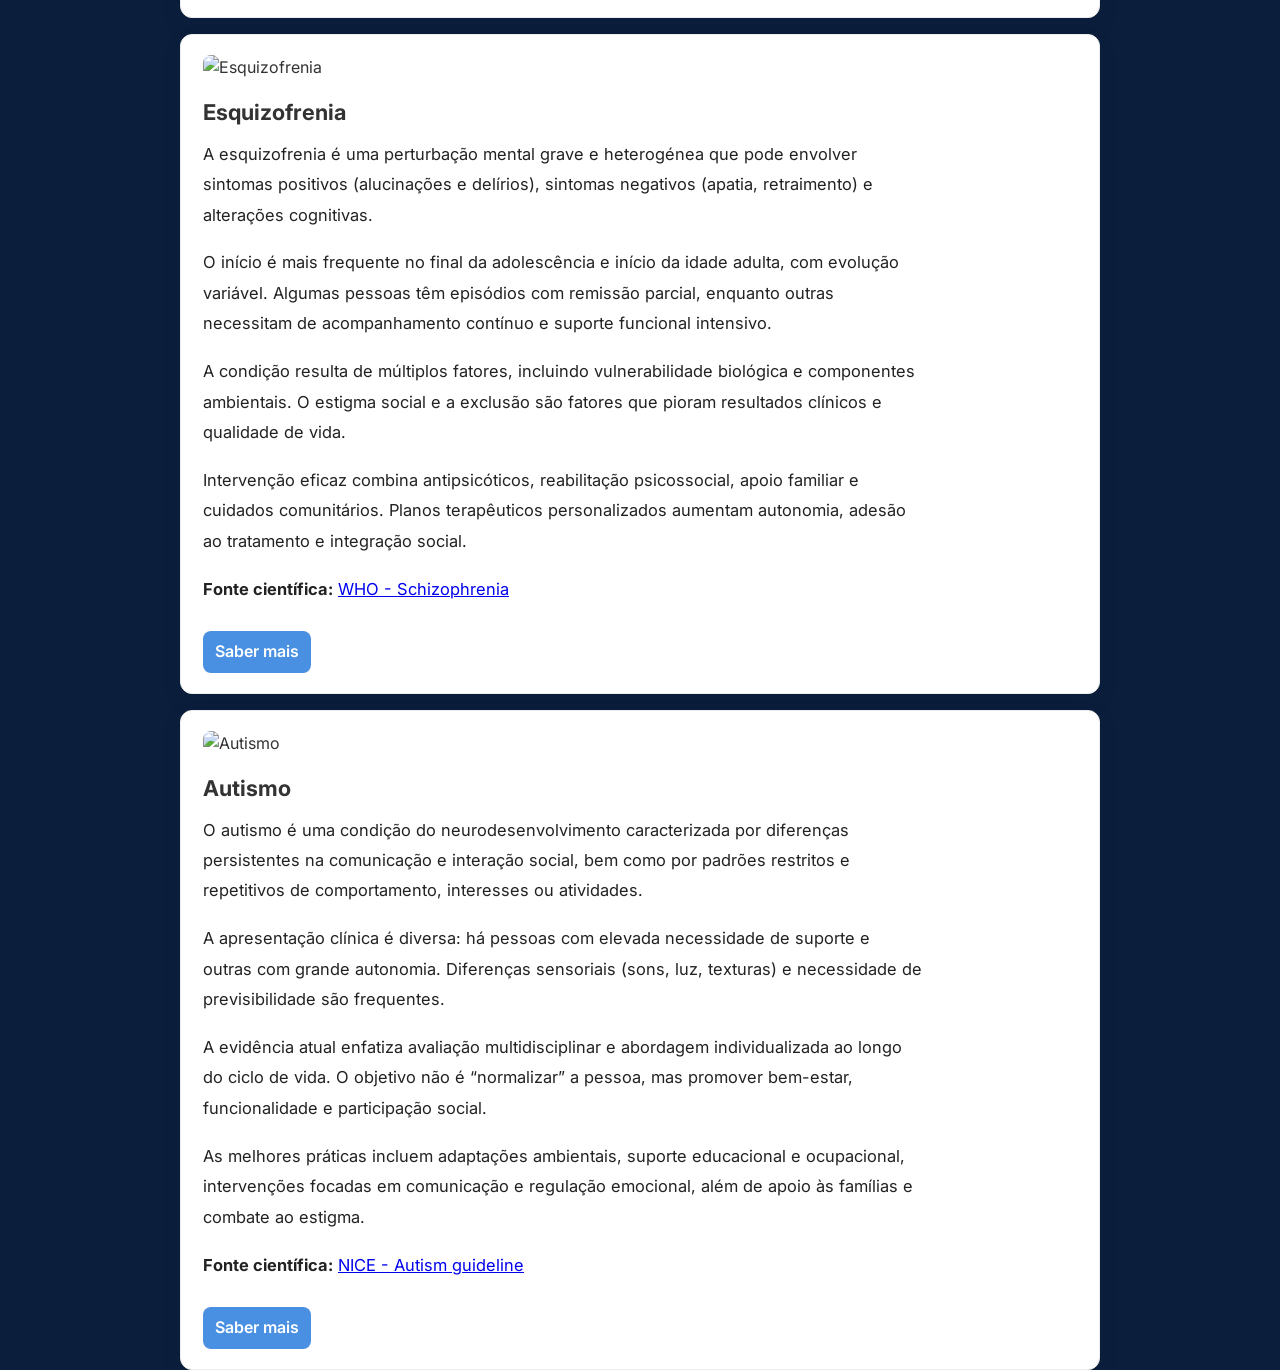
==== commit c51fc8d1: "rename tab Histórias → histórias reais across all pages" ====
--- a/community.html
+++ b/community.html
@@ -91,7 +91,7 @@
 
   <nav class="site-nav" aria-label="Main navigation">
     <div class="container" style="display:flex;gap:12px;align-items:center;justify-content:center;flex-wrap:wrap;padding:8px 4px">
-      <a href="comunidade.html?tab=historias" class="nav-link">Histórias</a>
+      <a href="comunidade.html?tab=historias" class="nav-link">histórias reais</a>
       <a href="comunidade.html?tab=compreender" class="nav-link active">Compreender</a>
       <a href="comunidade.html?tab=recursos" class="nav-link">Recursos</a>
       <a href="comunidade.html?tab=origem" class="nav-link">Origem</a>
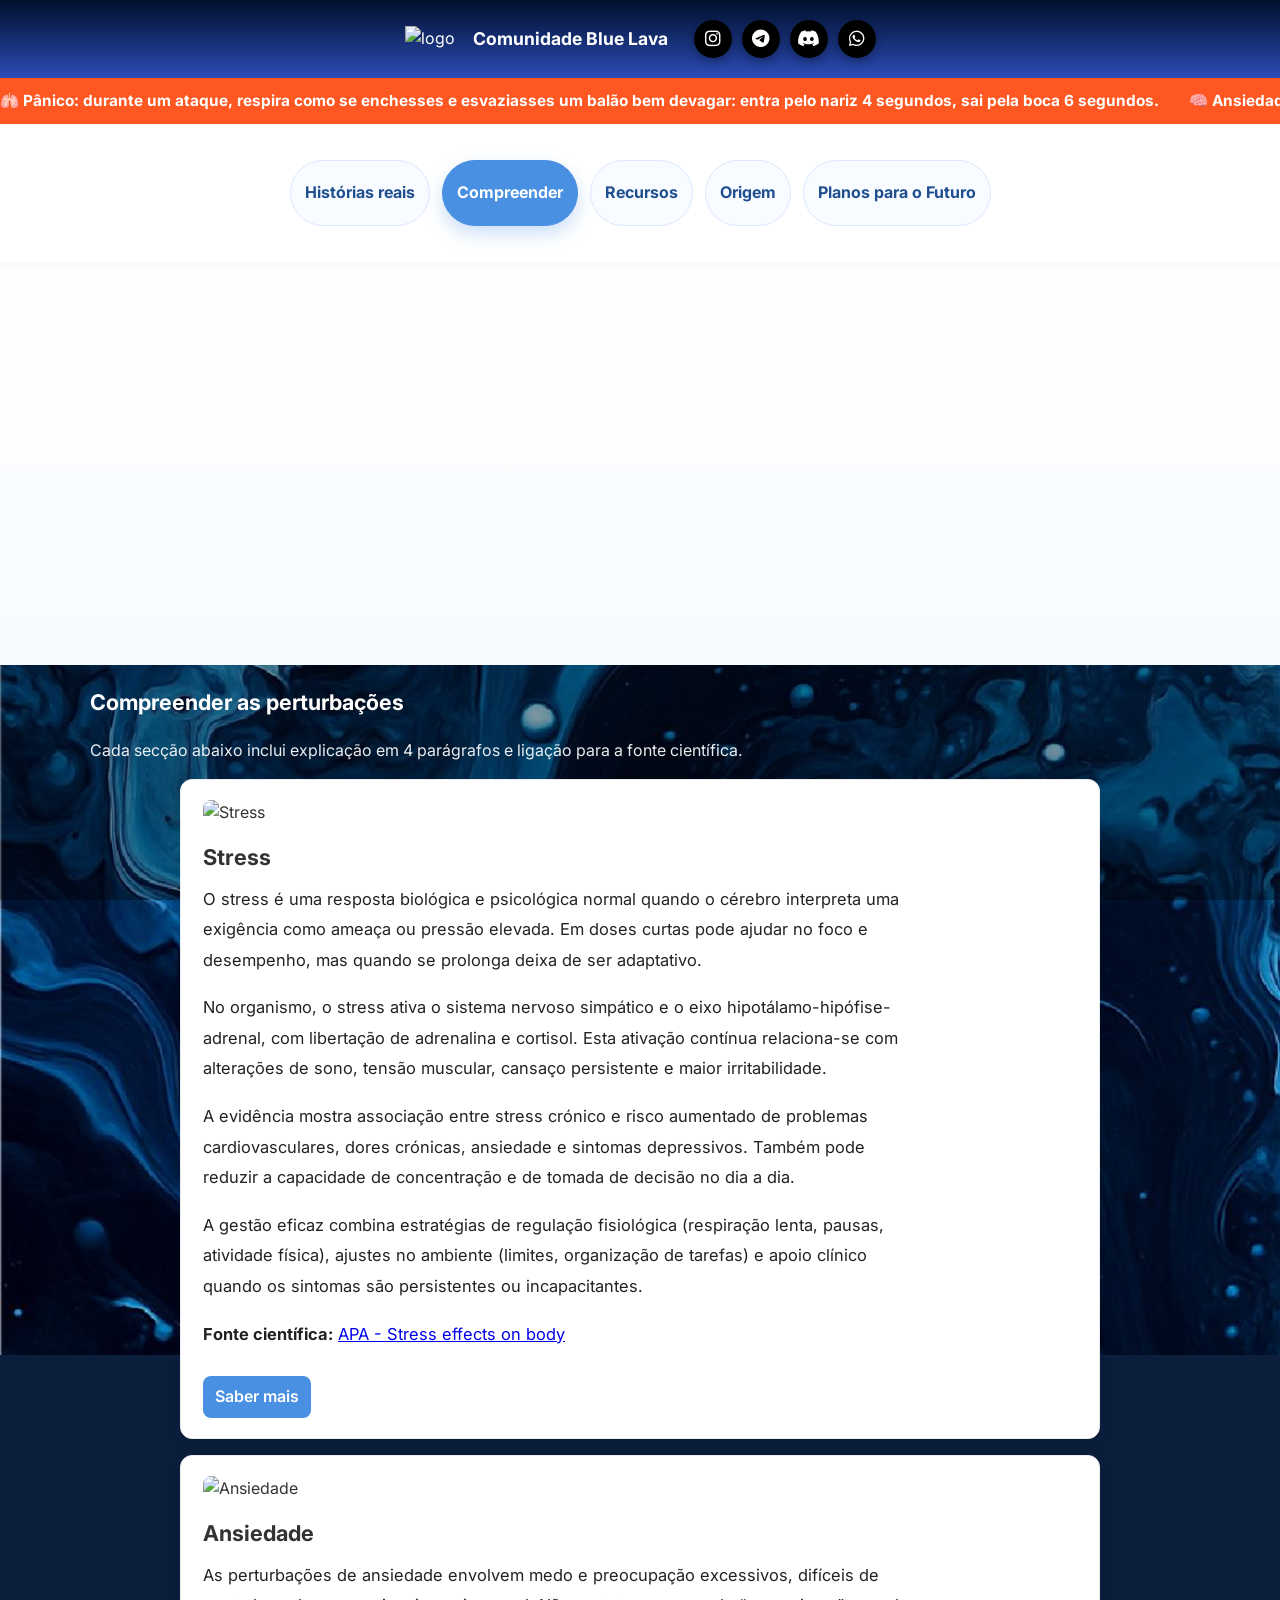
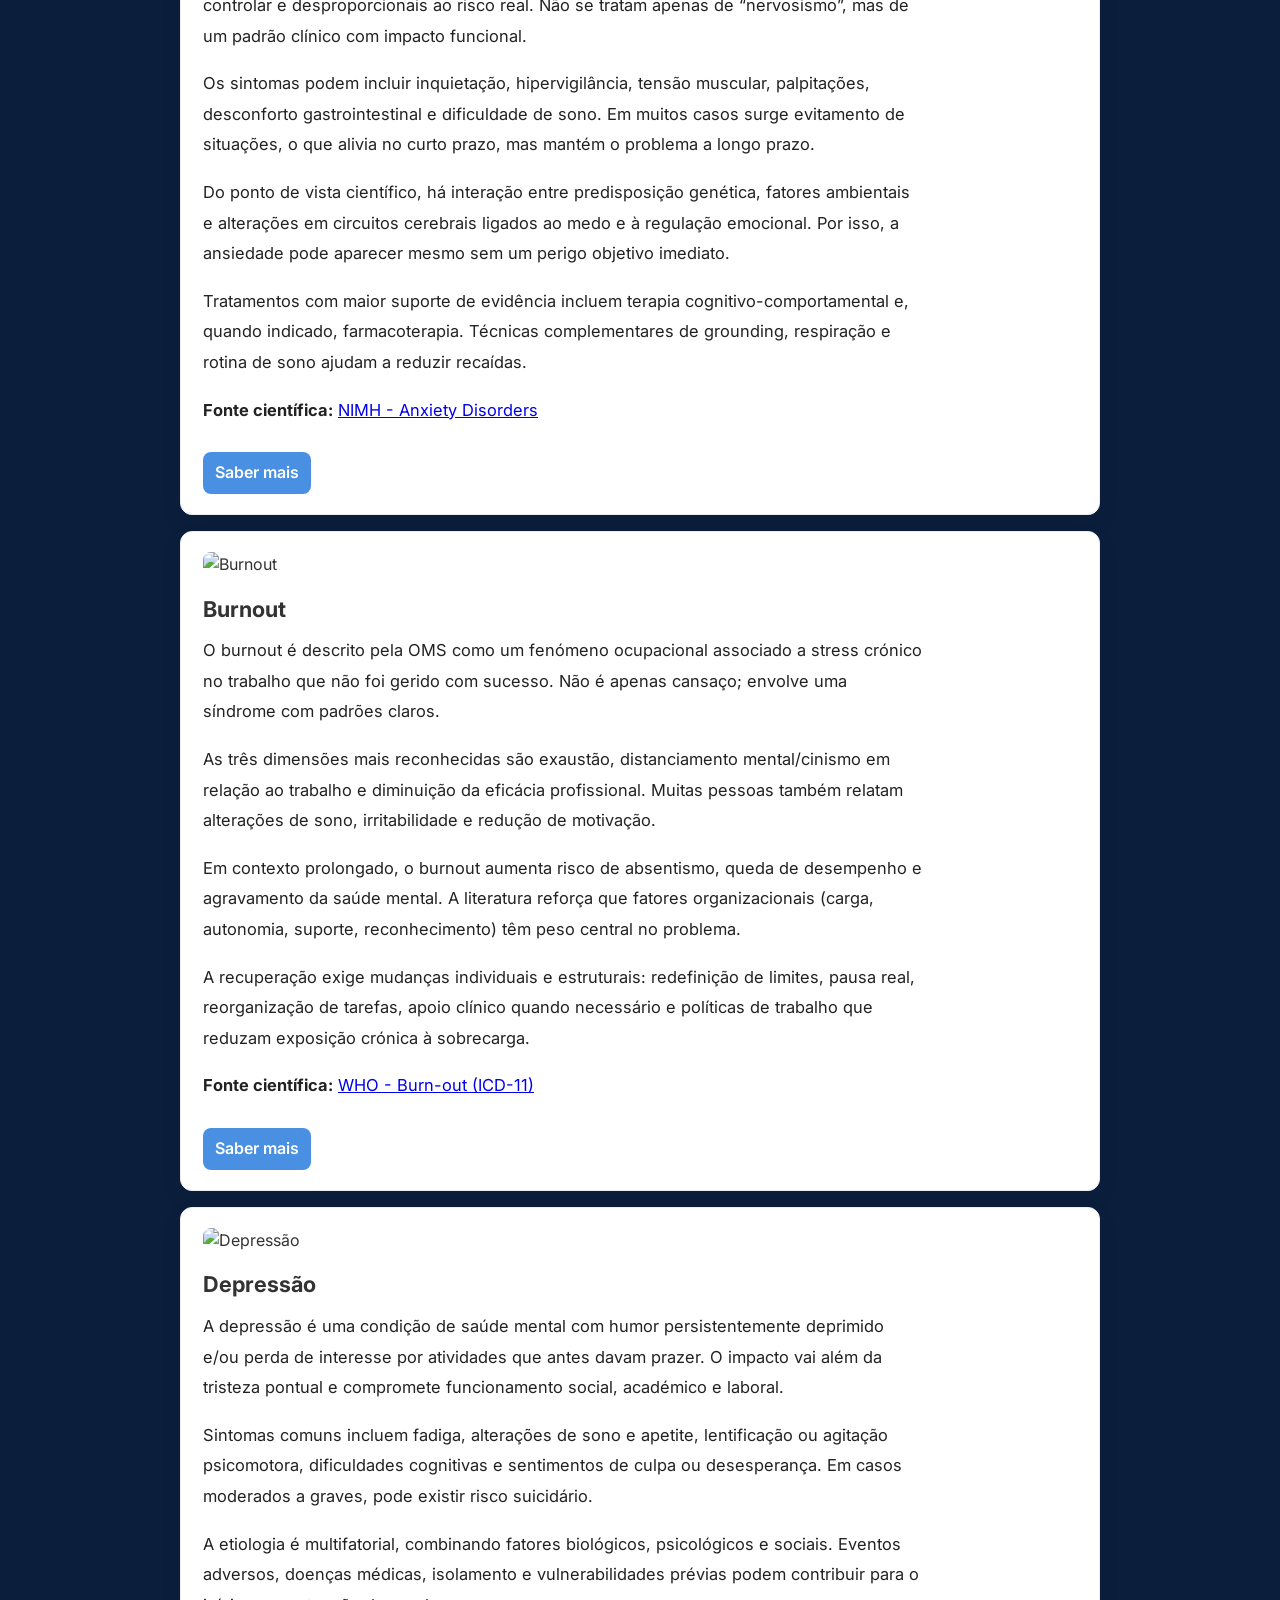
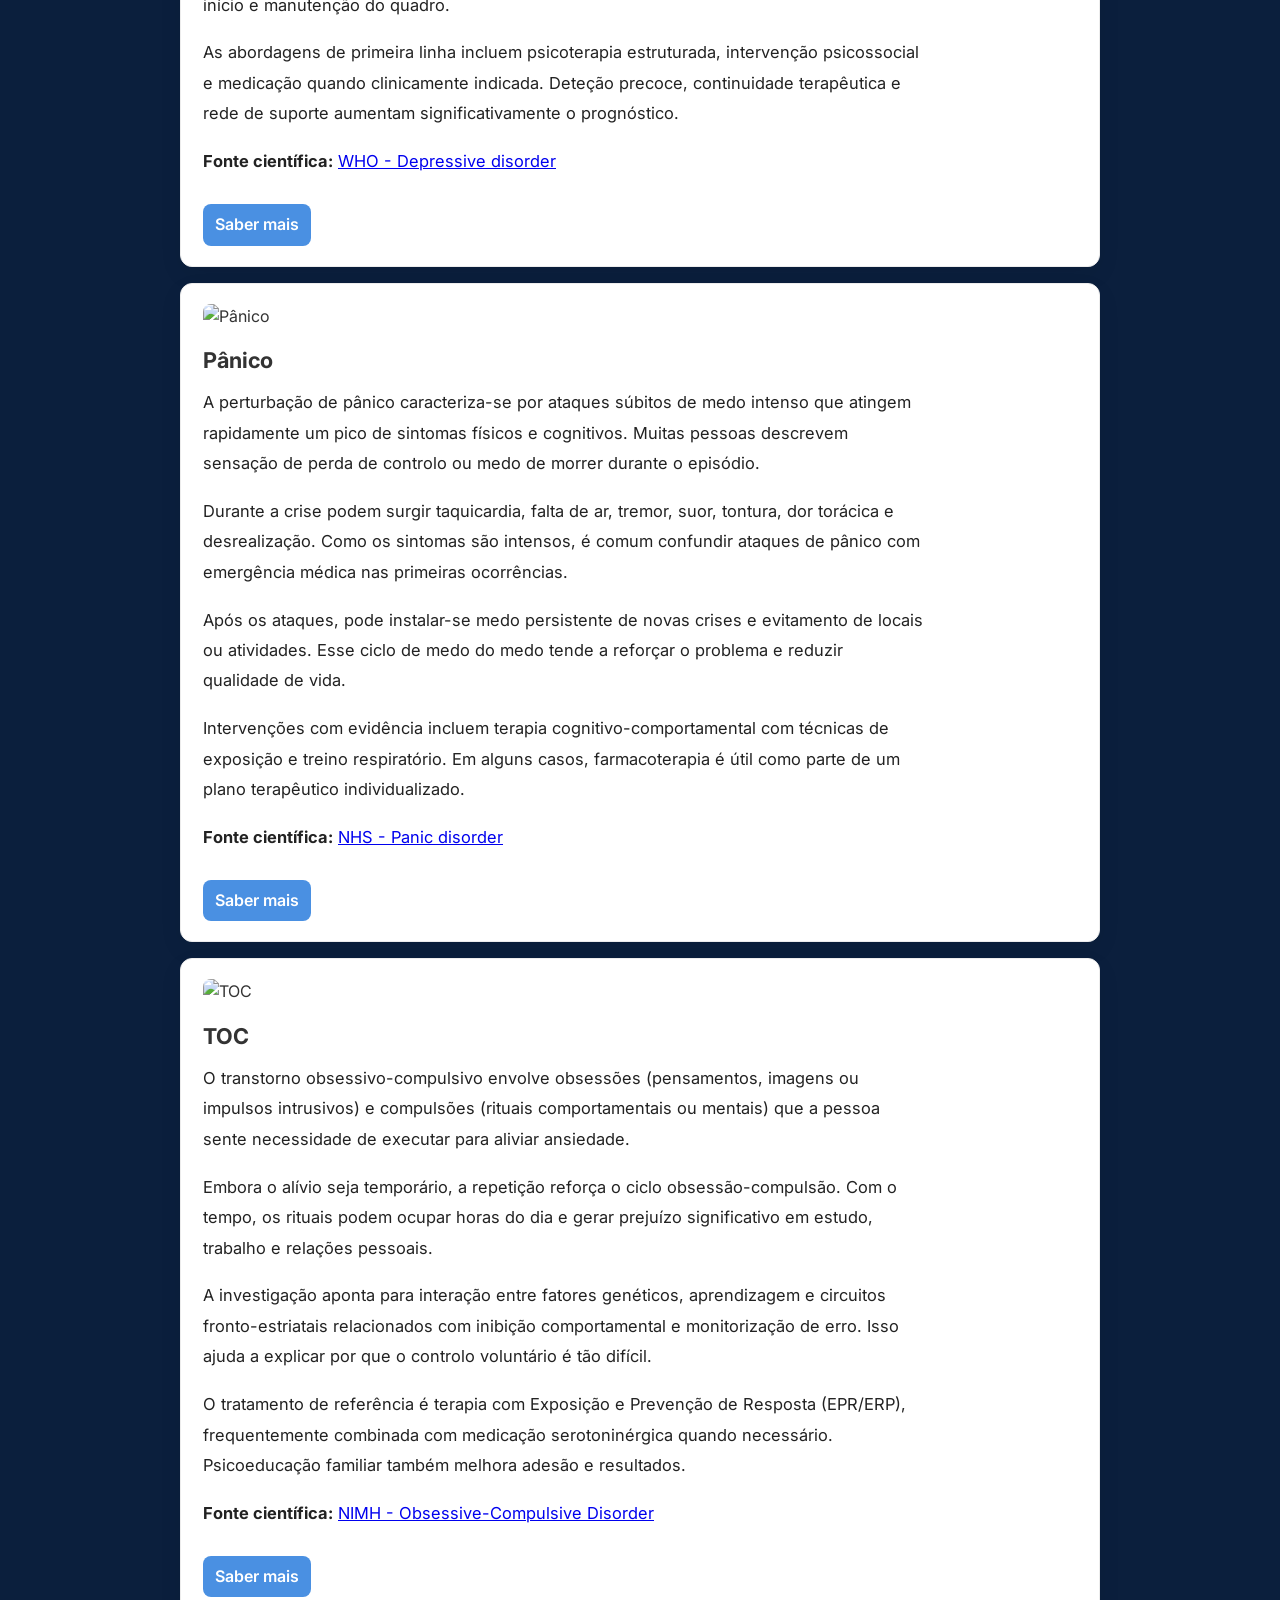
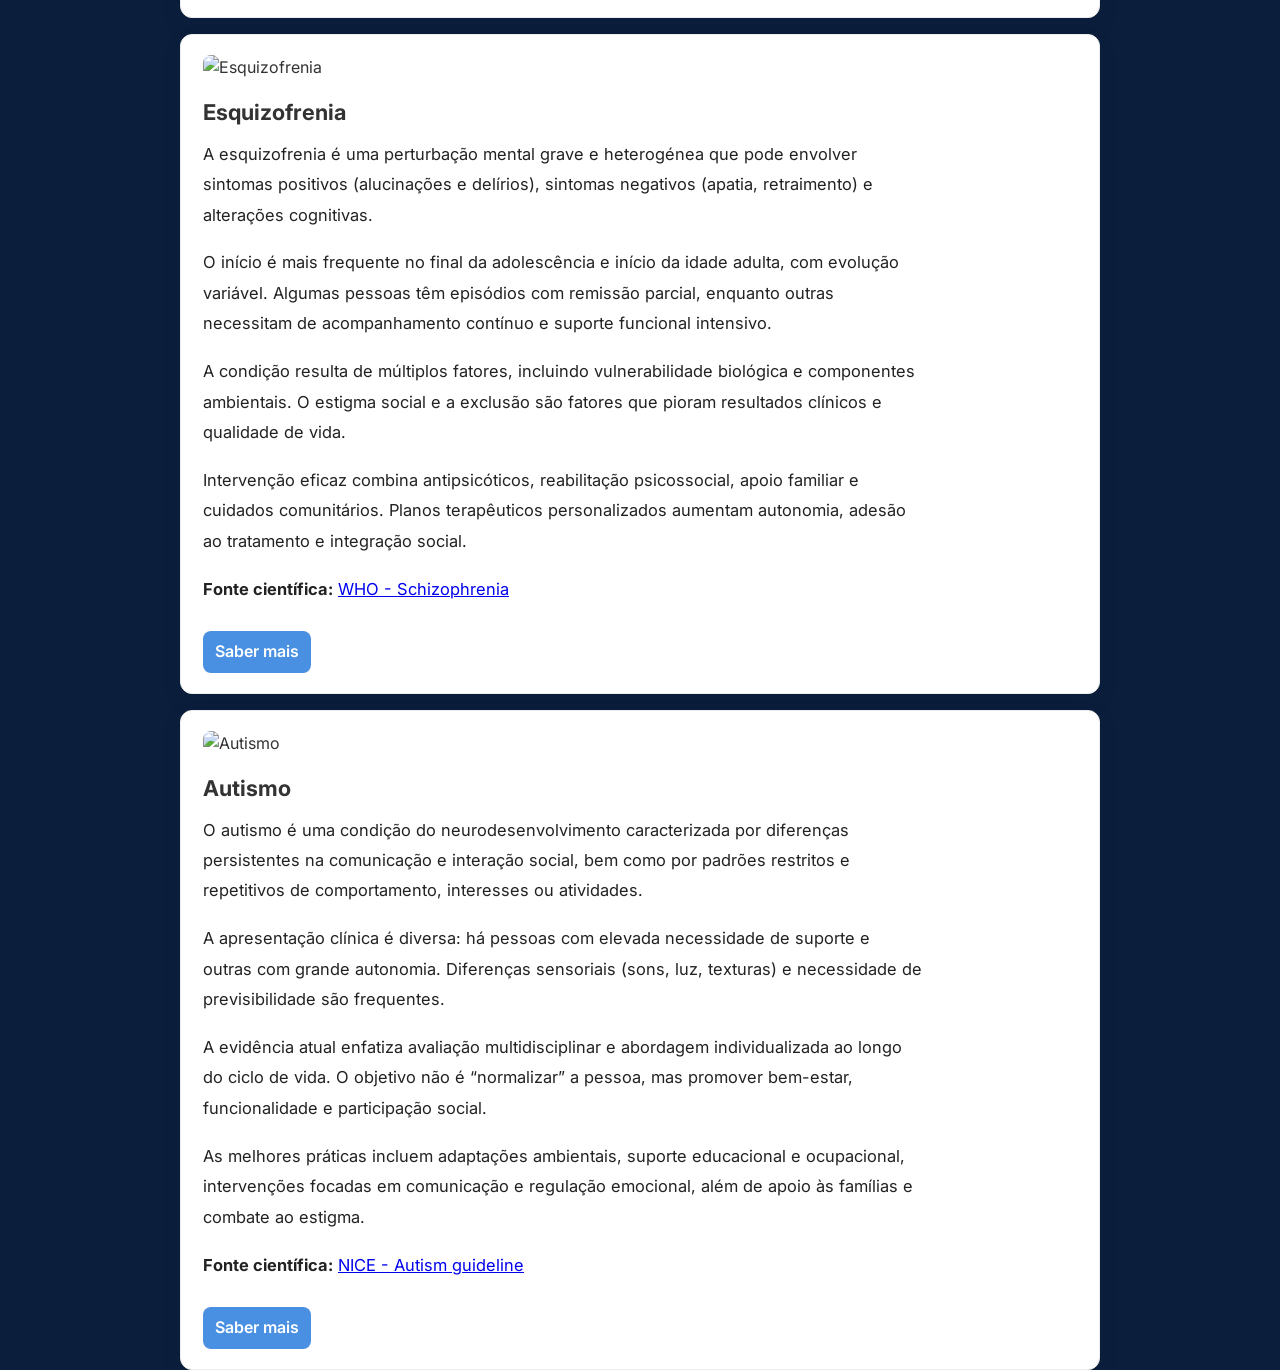
==== commit 87b15ffd: "style: capitalize Histórias in tab label" ====
--- a/community.html
+++ b/community.html
@@ -91,7 +91,7 @@
 
   <nav class="site-nav" aria-label="Main navigation">
     <div class="container" style="display:flex;gap:12px;align-items:center;justify-content:center;flex-wrap:wrap;padding:8px 4px">
-      <a href="comunidade.html?tab=historias" class="nav-link">histórias reais</a>
+      <a href="comunidade.html?tab=historias" class="nav-link">Histórias reais</a>
       <a href="comunidade.html?tab=compreender" class="nav-link active">Compreender</a>
       <a href="comunidade.html?tab=recursos" class="nav-link">Recursos</a>
       <a href="comunidade.html?tab=origem" class="nav-link">Origem</a>
